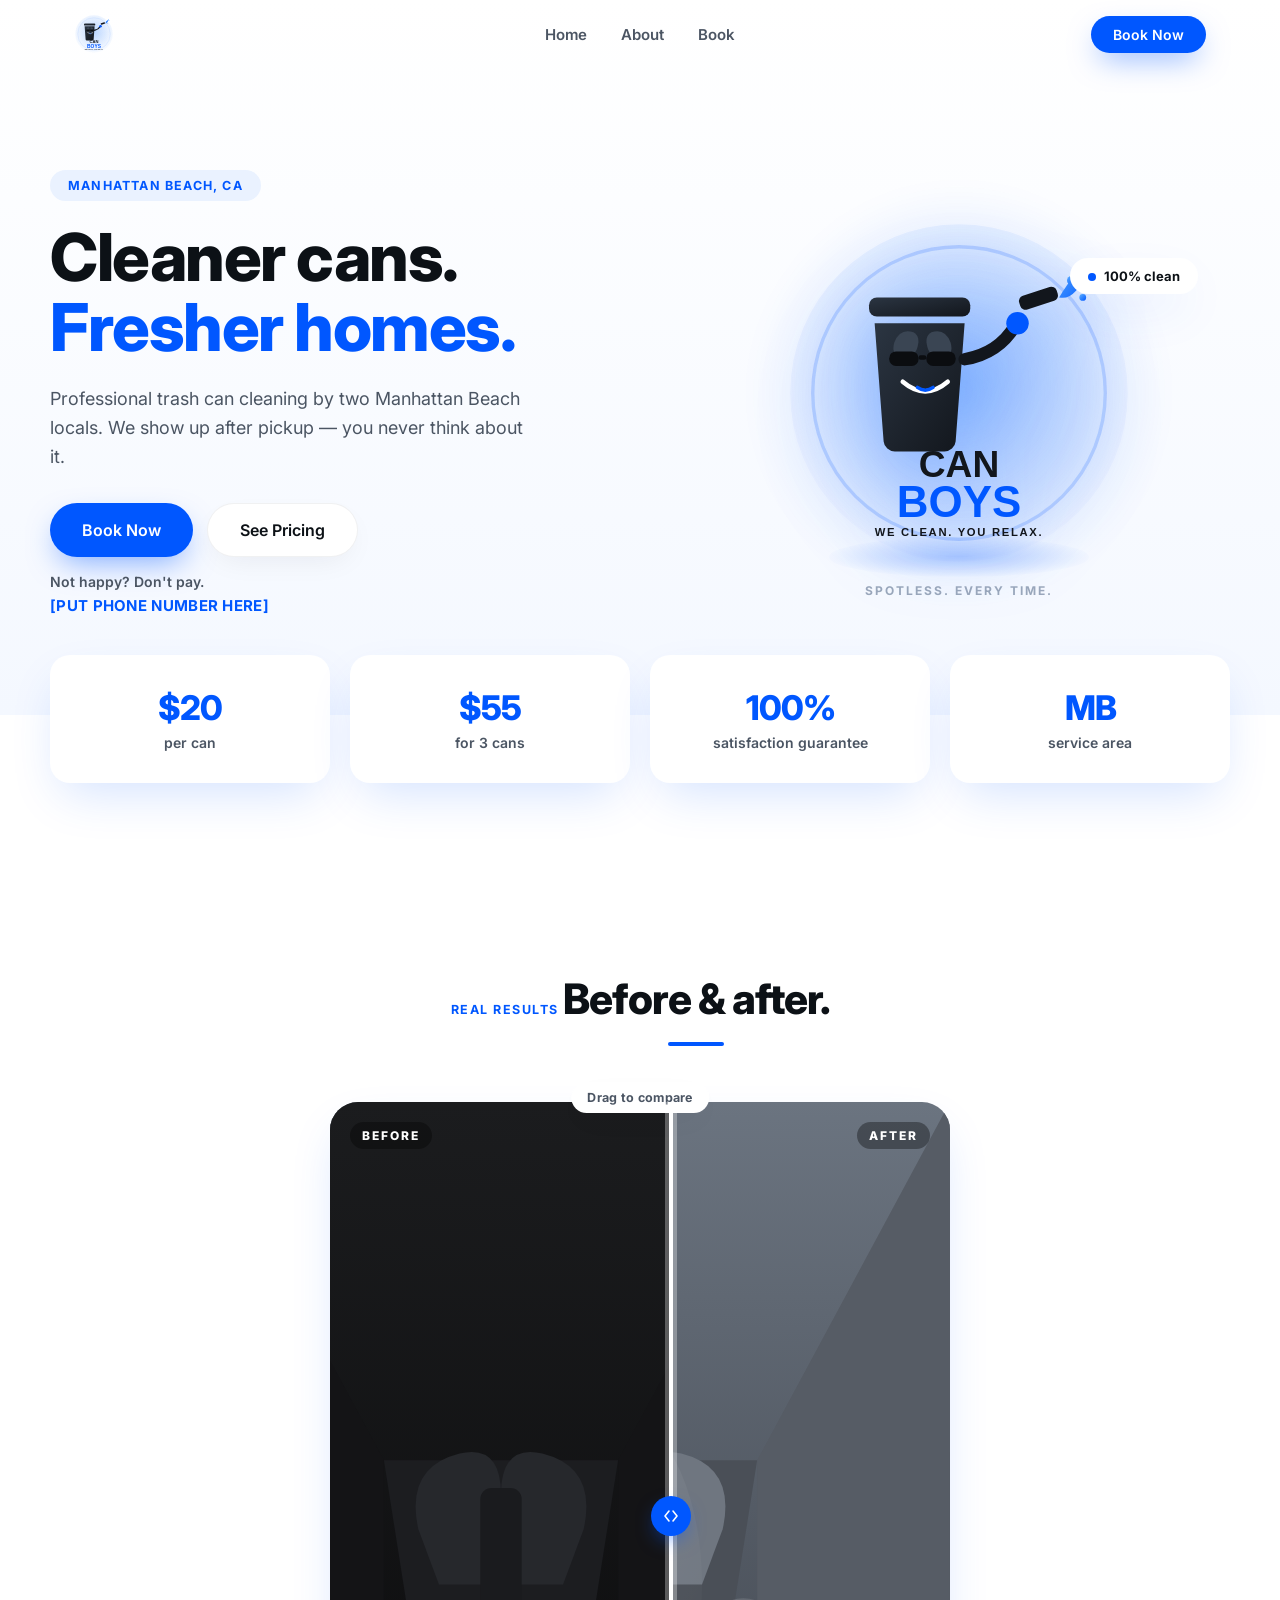
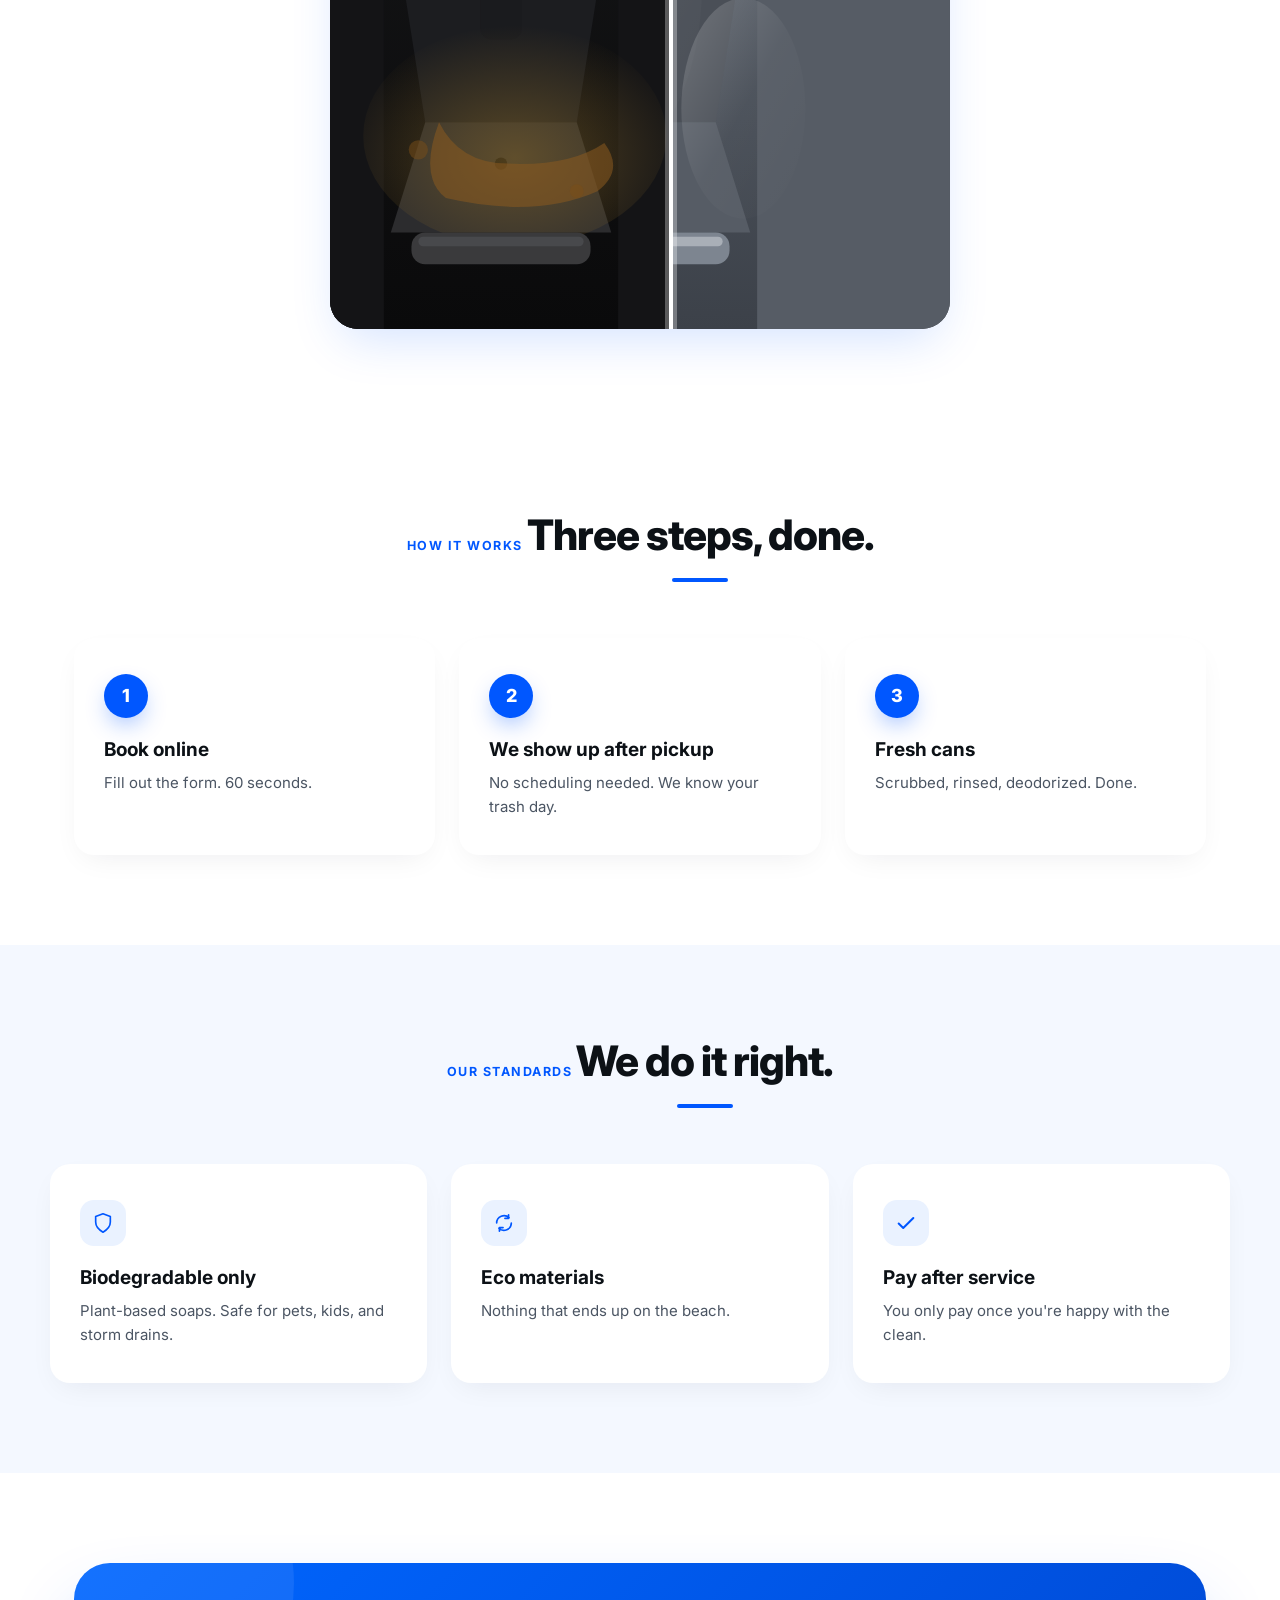
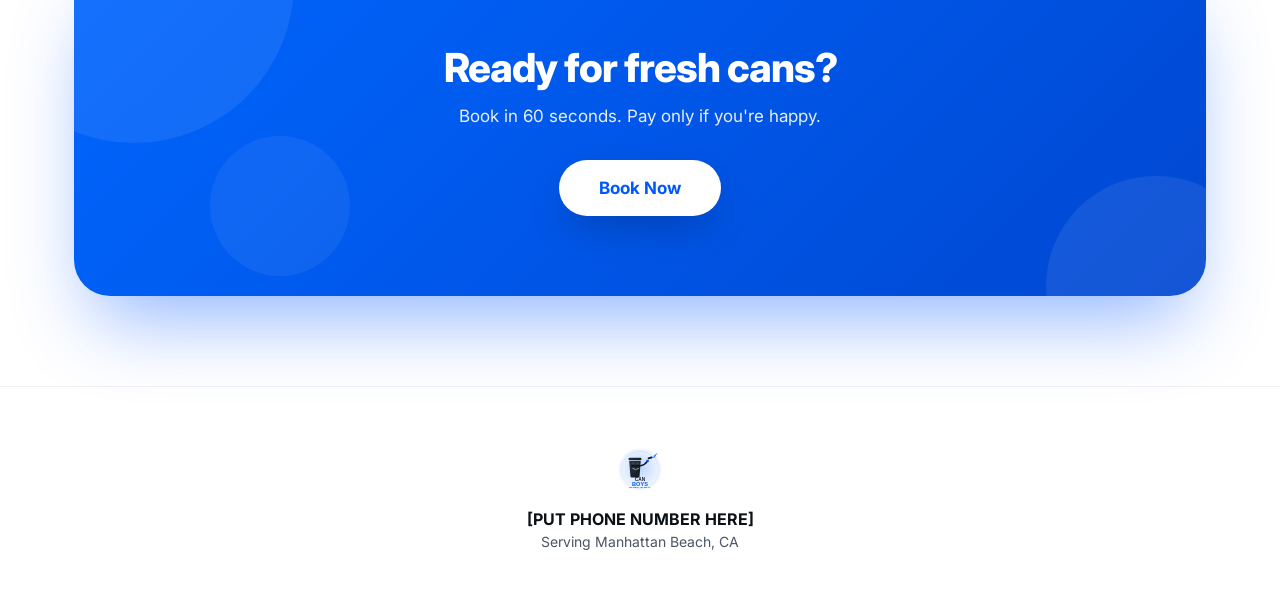
==== index.html @ 5fa8c28b "Build one-page Can Boys marketing site Full responsive landing page: nav with scroll blur, hero with" ====
<!DOCTYPE html>
<html lang="en">
<head>
<meta charset="UTF-8">
<meta name="viewport" content="width=device-width, initial-scale=1.0">
<title>Can Boys — We Clean. You Relax.</title>
<meta name="description" content="Professional trash can cleaning in Manhattan Beach, CA. We show up after pickup — you never think about it. Not happy? Don't pay.">
<link rel="icon" href="assets/logo.svg" type="image/svg+xml">
<link rel="preconnect" href="https://fonts.googleapis.com">
<link rel="preconnect" href="https://fonts.gstatic.com" crossorigin>
<link href="https://fonts.googleapis.com/css2?family=Inter:wght@400;500;600;700;800;900&display=swap" rel="stylesheet">
<link rel="stylesheet" href="css/style.css">
</head>
<body>

<header class="nav" id="nav">
  <div class="nav-inner">
    <a href="#home" class="nav-logo">
      <img src="assets/logo.svg" alt="Can Boys logo">
    </a>
    <nav class="nav-links">
      <a href="#home">Home</a>
      <a href="#about">About</a>
      <a href="#book">Book</a>
    </nav>
    <a href="#" class="btn btn-primary btn-book nav-cta" data-book>Book Now</a>
    <button class="nav-toggle" id="navToggle" aria-label="Open menu" aria-expanded="false">
      <span></span><span></span><span></span>
    </button>
  </div>
  <div class="nav-mobile" id="navMobile">
    <a href="#home">Home</a>
    <a href="#about">About</a>
    <a href="#book">Book</a>
    <a href="#" class="btn btn-primary btn-book" data-book>Book Now</a>
  </div>
</header>

<main>

  <!-- HERO -->
  <section class="hero" id="home">
    <div class="hero-inner reveal">
      <div class="hero-copy">
        <span class="pill">MANHATTAN BEACH, CA</span>
        <h1 class="hero-title">Cleaner cans.<br><span class="text-blue">Fresher homes.</span></h1>
        <p class="hero-sub">Professional trash can cleaning by two Manhattan Beach locals. We show up after pickup — you never think about it.</p>
        <div class="hero-actions">
          <a href="#" class="btn btn-primary btn-lg" data-book>Book Now</a>
          <a href="#pricing" class="btn btn-white btn-lg">See Pricing</a>
        </div>
        <p class="hero-note">Not happy? Don't pay.</p>
        <p class="hero-phone">[PUT PHONE NUMBER HERE]</p>
      </div>

      <div class="hero-visual">
        <div class="hero-glow"></div>
        <img src="assets/logo.svg" alt="Can Boys mascot logo" class="hero-logo">
        <span class="floating-badge">100% clean</span>
        <div class="hero-shadow-oval"></div>
        <span class="hero-shadow-label">SPOTLESS. EVERY TIME.</span>
      </div>
    </div>
  </section>

  <!-- STAT CARDS -->
  <section class="stats" id="pricing">
    <div class="stats-grid reveal">
      <div class="stat-card">
        <div class="stat-num">$20</div>
        <div class="stat-label">per can</div>
      </div>
      <div class="stat-card">
        <div class="stat-num">$55</div>
        <div class="stat-label">for 3 cans</div>
      </div>
      <div class="stat-card">
        <div class="stat-num">100%</div>
        <div class="stat-label">satisfaction guarantee</div>
      </div>
      <div class="stat-card">
        <div class="stat-num">MB</div>
        <div class="stat-label">service area</div>
      </div>
    </div>
  </section>

  <!-- BEFORE / AFTER -->
  <section class="section" id="about">
    <div class="section-head reveal">
      <span class="label-blue">REAL RESULTS</span>
      <h2 class="section-title">Before &amp; after.<span class="underline"></span></h2>
    </div>

    <div class="compare-wrap reveal">
      <span class="drag-pill">Drag to compare</span>
      <div class="compare" id="compare">
        <img src="assets/after.svg" alt="Clean trash can interior" class="compare-img compare-after" draggable="false">
        <div class="compare-before-wrap" id="compareBeforeWrap">
          <img src="assets/before.svg" alt="Dirty trash can interior" class="compare-img compare-before" draggable="false">
        </div>
        <span class="compare-tag compare-tag-before">BEFORE</span>
        <span class="compare-tag compare-tag-after">AFTER</span>
        <div class="compare-handle" id="compareHandle">
          <div class="compare-handle-grip">
            <svg width="16" height="16" viewBox="0 0 16 16" fill="none"><path d="M6 3L2 8L6 13" stroke="white" stroke-width="1.6" stroke-linecap="round" stroke-linejoin="round"/><path d="M10 3L14 8L10 13" stroke="white" stroke-width="1.6" stroke-linecap="round" stroke-linejoin="round"/></svg>
          </div>
        </div>
      </div>
    </div>
  </section>

  <!-- HOW IT WORKS -->
  <section class="section">
    <div class="section-head reveal">
      <span class="label-blue">HOW IT WORKS</span>
      <h2 class="section-title">Three steps, done.<span class="underline"></span></h2>
    </div>

    <div class="steps-grid reveal">
      <div class="step-card">
        <div class="step-badge">1</div>
        <h3>Book online</h3>
        <p>Fill out the form. 60 seconds.</p>
      </div>
      <div class="step-card">
        <div class="step-badge">2</div>
        <h3>We show up after pickup</h3>
        <p>No scheduling needed. We know your trash day.</p>
      </div>
      <div class="step-card">
        <div class="step-badge">3</div>
        <h3>Fresh cans</h3>
        <p>Scrubbed, rinsed, deodorized. Done.</p>
      </div>
    </div>
  </section>

  <!-- STANDARDS -->
  <section class="section section-tint">
    <div class="section-head reveal">
      <span class="label-blue">OUR STANDARDS</span>
      <h2 class="section-title">We do it right.<span class="underline"></span></h2>
    </div>

    <div class="standards-grid reveal">
      <div class="standard-card">
        <div class="icon-badge">
          <svg width="22" height="22" viewBox="0 0 24 24" fill="none"><path d="M12 2l8 3v6c0 5-3.5 8.5-8 11-4.5-2.5-8-6-8-11V5l8-3z" stroke="#0057ff" stroke-width="1.8" stroke-linejoin="round"/></svg>
        </div>
        <h3>Biodegradable only</h3>
        <p>Plant-based soaps. Safe for pets, kids, and storm drains.</p>
      </div>
      <div class="standard-card">
        <div class="icon-badge">
          <svg width="22" height="22" viewBox="0 0 24 24" fill="none"><path d="M4 12a8 8 0 0 1 13.6-5.7M20 12a8 8 0 0 1-13.6 5.7M17 3v4h-4M7 21v-4h4" stroke="#0057ff" stroke-width="1.8" stroke-linecap="round" stroke-linejoin="round"/></svg>
        </div>
        <h3>Eco materials</h3>
        <p>Nothing that ends up on the beach.</p>
      </div>
      <div class="standard-card">
        <div class="icon-badge">
          <svg width="22" height="22" viewBox="0 0 24 24" fill="none"><path d="M4 12.5l5 5L20 6.5" stroke="#0057ff" stroke-width="2.2" stroke-linecap="round" stroke-linejoin="round"/></svg>
        </div>
        <h3>Pay after service</h3>
        <p>You only pay once you're happy with the clean.</p>
      </div>
    </div>
  </section>

  <!-- FINAL BOOKING -->
  <section class="section" id="book">
    <div class="cta-card reveal">
      <div class="cta-circle cta-circle-1"></div>
      <div class="cta-circle cta-circle-2"></div>
      <div class="cta-circle cta-circle-3"></div>
      <h2 class="cta-title">Ready for fresh cans?</h2>
      <p class="cta-sub">Book in 60 seconds. Pay only if you're happy.</p>
      <a href="#" class="btn btn-cta-white" data-book>Book Now</a>
    </div>
  </section>

</main>

<footer class="footer">
  <img src="assets/logo.svg" alt="Can Boys logo" class="footer-logo">
  <p class="footer-phone">[PUT PHONE NUMBER HERE]</p>
  <p class="footer-area">Serving Manhattan Beach, CA</p>
</footer>

<script src="js/script.js"></script>
</body>
</html>
---- css/style.css ----
:root {
  --blue: #0057ff;
  --blue-dark: #0043cc;
  --blue-light: #eaf2ff;
  --blue-glow: rgba(0, 87, 255, 0.25);
  --ink: #0c1116;
  --ink-soft: #4b5563;
  --bg: #ffffff;
  --bg-tint: #f4f8ff;
  --card: #ffffff;
  --shadow-blue: 0 20px 50px -12px rgba(0, 87, 255, 0.18);
  --shadow-soft: 0 10px 30px -10px rgba(15, 23, 42, 0.08);
  --radius-lg: 28px;
  --radius-md: 20px;
  --radius-sm: 14px;
  --max: 1180px;
}

* { box-sizing: border-box; }

html { scroll-behavior: smooth; }

body {
  margin: 0;
  font-family: 'Inter', -apple-system, BlinkMacSystemFont, 'Segoe UI', sans-serif;
  color: var(--ink);
  background: var(--bg);
  -webkit-font-smoothing: antialiased;
  overflow-x: hidden;
}

a { text-decoration: none; color: inherit; }
img { max-width: 100%; display: block; }
ul { list-style: none; margin: 0; padding: 0; }

.text-blue { color: var(--blue); }

/* ---------- Buttons ---------- */
.btn {
  display: inline-flex;
  align-items: center;
  justify-content: center;
  padding: 14px 28px;
  border-radius: 999px;
  font-weight: 600;
  font-size: 15px;
  cursor: pointer;
  border: none;
  transition: transform 0.25s ease, box-shadow 0.25s ease, background 0.25s ease;
  white-space: nowrap;
}
.btn:active { transform: scale(0.97); }

.btn-primary {
  background: var(--blue);
  color: #fff;
  box-shadow: 0 12px 30px -8px rgba(0, 87, 255, 0.5);
}
.btn-primary:hover {
  background: var(--blue-dark);
  box-shadow: 0 16px 36px -8px rgba(0, 87, 255, 0.6);
  transform: translateY(-2px);
}

.btn-white {
  background: #fff;
  color: var(--ink);
  box-shadow: var(--shadow-soft);
  border: 1px solid rgba(15, 23, 42, 0.06);
}
.btn-white:hover {
  transform: translateY(-2px);
  box-shadow: 0 16px 36px -10px rgba(15, 23, 42, 0.15);
}

.btn-lg { padding: 16px 32px; font-size: 16px; }

.btn-cta-white {
  background: #fff;
  color: var(--blue);
  padding: 18px 40px;
  font-size: 17px;
  font-weight: 700;
  box-shadow: 0 16px 40px -10px rgba(0, 0, 0, 0.25);
}
.btn-cta-white:hover {
  transform: translateY(-3px) scale(1.02);
  box-shadow: 0 20px 46px -10px rgba(0, 0, 0, 0.3);
}

/* ---------- Nav ---------- */
.nav {
  position: fixed;
  top: 0;
  left: 0;
  right: 0;
  z-index: 100;
  transition: background 0.35s ease, box-shadow 0.35s ease, backdrop-filter 0.35s ease;
  padding: 14px 0;
}
.nav.scrolled {
  background: rgba(255, 255, 255, 0.75);
  backdrop-filter: blur(14px);
  -webkit-backdrop-filter: blur(14px);
  box-shadow: 0 8px 30px -12px rgba(15, 23, 42, 0.12);
}
.nav-inner {
  max-width: var(--max);
  margin: 0 auto;
  padding: 0 24px;
  display: flex;
  align-items: center;
  justify-content: space-between;
  gap: 20px;
}
.nav-logo img { height: 40px; width: auto; }

.nav-links {
  display: flex;
  gap: 34px;
  position: absolute;
  left: 50%;
  transform: translateX(-50%);
  font-weight: 600;
  font-size: 15px;
}
.nav-links a {
  color: var(--ink-soft);
  transition: color 0.2s ease;
}
.nav-links a:hover { color: var(--blue); }

.nav-cta { padding: 10px 22px; font-size: 14px; }

.nav-toggle {
  display: none;
  flex-direction: column;
  justify-content: center;
  gap: 5px;
  width: 32px;
  height: 32px;
  background: none;
  border: none;
  cursor: pointer;
}
.nav-toggle span {
  display: block;
  height: 2px;
  width: 100%;
  background: var(--ink);
  border-radius: 2px;
  transition: transform 0.25s ease, opacity 0.25s ease;
}
.nav-toggle.open span:nth-child(1) { transform: translateY(7px) rotate(45deg); }
.nav-toggle.open span:nth-child(2) { opacity: 0; }
.nav-toggle.open span:nth-child(3) { transform: translateY(-7px) rotate(-45deg); }

.nav-mobile {
  display: none;
  flex-direction: column;
  gap: 18px;
  padding: 20px 24px 28px;
  background: rgba(255, 255, 255, 0.98);
  backdrop-filter: blur(14px);
  font-weight: 600;
  border-top: 1px solid rgba(15, 23, 42, 0.06);
}
.nav-mobile a { color: var(--ink); }
.nav-mobile.open { display: flex; }
.nav-mobile .btn { align-self: flex-start; }

/* ---------- Hero ---------- */
.hero {
  padding: 170px 24px 100px;
  background: linear-gradient(180deg, #ffffff 0%, var(--bg-tint) 100%);
}
.hero-inner {
  max-width: var(--max);
  margin: 0 auto;
  display: grid;
  grid-template-columns: 1.05fr 0.95fr;
  gap: 40px;
  align-items: center;
}
.pill {
  display: inline-block;
  background: var(--blue-light);
  color: var(--blue);
  font-weight: 700;
  font-size: 12.5px;
  letter-spacing: 1.2px;
  padding: 8px 18px;
  border-radius: 999px;
  margin-bottom: 22px;
}
.hero-title {
  font-size: clamp(38px, 5.4vw, 66px);
  line-height: 1.06;
  font-weight: 800;
  letter-spacing: -1.5px;
  margin: 0 0 22px;
}
.hero-sub {
  font-size: 18px;
  line-height: 1.6;
  color: var(--ink-soft);
  max-width: 480px;
  margin: 0 0 32px;
}
.hero-actions {
  display: flex;
  gap: 14px;
  flex-wrap: wrap;
  margin-bottom: 16px;
}
.hero-note {
  font-weight: 600;
  color: var(--ink-soft);
  font-size: 14px;
  margin: 0 0 6px;
}
.hero-phone {
  font-weight: 700;
  color: var(--blue);
  font-size: 15px;
  margin: 0;
  letter-spacing: 0.3px;
}

.hero-visual {
  position: relative;
  display: flex;
  align-items: center;
  justify-content: center;
  min-height: 420px;
}
.hero-glow {
  position: absolute;
  width: 420px;
  height: 420px;
  border-radius: 50%;
  background: radial-gradient(circle, var(--blue-glow) 0%, rgba(0, 87, 255, 0) 70%);
  filter: blur(10px);
  animation: pulse 5s ease-in-out infinite;
}
@keyframes pulse {
  0%, 100% { transform: scale(1); opacity: 1; }
  50% { transform: scale(1.08); opacity: 0.85; }
}
.hero-logo {
  position: relative;
  width: min(360px, 70%);
  z-index: 2;
  animation: float 6s ease-in-out infinite;
  filter: drop-shadow(0 25px 30px rgba(0, 87, 255, 0.18));
}
@keyframes float {
  0%, 100% { transform: translateY(0); }
  50% { transform: translateY(-14px); }
}
.floating-badge {
  position: absolute;
  top: 18%;
  right: 6%;
  background: #fff;
  color: var(--ink);
  font-weight: 700;
  font-size: 13px;
  padding: 10px 18px;
  border-radius: 999px;
  box-shadow: var(--shadow-blue);
  z-index: 3;
  animation: float 6s ease-in-out infinite;
  animation-delay: -2s;
}
.floating-badge::before {
  content: '';
  display: inline-block;
  width: 8px;
  height: 8px;
  border-radius: 50%;
  background: var(--blue);
  margin-right: 8px;
}
.hero-shadow-oval {
  position: absolute;
  bottom: 6%;
  width: 260px;
  height: 40px;
  background: radial-gradient(ellipse, rgba(0, 87, 255, 0.25) 0%, rgba(0, 87, 255, 0) 75%);
  border-radius: 50%;
  z-index: 1;
}
.hero-shadow-label {
  position: absolute;
  bottom: 1%;
  font-size: 12px;
  font-weight: 700;
  letter-spacing: 2px;
  color: #9aa7bb;
}

/* ---------- Stats ---------- */
.stats { padding: 0 24px 100px; }
.stats-grid {
  max-width: var(--max);
  margin: 0 auto;
  display: grid;
  grid-template-columns: repeat(4, 1fr);
  gap: 20px;
  margin-top: -60px;
}
.stat-card {
  background: #fff;
  border-radius: var(--radius-md);
  padding: 32px 20px;
  text-align: center;
  box-shadow: var(--shadow-blue);
  transition: transform 0.3s ease, box-shadow 0.3s ease;
}
.stat-card:hover {
  transform: translateY(-6px);
  box-shadow: 0 26px 55px -12px rgba(0, 87, 255, 0.24);
}
.stat-num {
  font-size: 34px;
  font-weight: 800;
  color: var(--blue);
  letter-spacing: -1px;
}
.stat-label {
  margin-top: 6px;
  font-size: 14px;
  font-weight: 600;
  color: var(--ink-soft);
}

/* ---------- Sections ---------- */
.section { padding: 90px 24px; max-width: var(--max); margin: 0 auto; }
.section-tint {
  max-width: none;
  background: var(--bg-tint);
  padding-left: 24px;
  padding-right: 24px;
}
.section-tint > * { max-width: var(--max); margin-left: auto; margin-right: auto; }

.section-head { text-align: center; margin-bottom: 56px; }
.label-blue {
  display: inline-block;
  color: var(--blue);
  font-weight: 700;
  font-size: 12.5px;
  letter-spacing: 1.5px;
  margin-bottom: 14px;
}
.section-title {
  font-size: clamp(30px, 4vw, 42px);
  font-weight: 800;
  letter-spacing: -1px;
  margin: 0;
  position: relative;
  display: inline-block;
}
.underline {
  display: block;
  width: 56px;
  height: 4px;
  background: var(--blue);
  border-radius: 4px;
  margin: 18px auto 0;
}

/* ---------- Before / After ---------- */
.compare-wrap { position: relative; max-width: 620px; margin: 0 auto; }
.drag-pill {
  position: absolute;
  top: -20px;
  left: 50%;
  transform: translateX(-50%);
  background: #fff;
  color: var(--ink-soft);
  font-size: 12.5px;
  font-weight: 700;
  padding: 8px 16px;
  border-radius: 999px;
  box-shadow: var(--shadow-soft);
  z-index: 5;
  letter-spacing: 0.3px;
}
.compare {
  position: relative;
  width: 100%;
  aspect-ratio: 3 / 4;
  border-radius: var(--radius-lg);
  overflow: hidden;
  box-shadow: var(--shadow-blue);
  user-select: none;
  cursor: ew-resize;
}
.compare-img {
  position: absolute;
  inset: 0;
  width: 100%;
  height: 100%;
  object-fit: cover;
  pointer-events: none;
}
.compare-before-wrap {
  position: absolute;
  inset: 0;
  width: 55%;
  overflow: hidden;
}
.compare-before-wrap .compare-img {
  width: var(--compare-img-w, 100%);
  height: 100%;
}
.compare-tag {
  position: absolute;
  top: 20px;
  font-size: 12px;
  font-weight: 800;
  letter-spacing: 2px;
  color: #fff;
  background: rgba(0, 0, 0, 0.35);
  padding: 6px 12px;
  border-radius: 999px;
  z-index: 4;
}
.compare-tag-before { left: 20px; }
.compare-tag-after { right: 20px; }
.compare-handle {
  position: absolute;
  top: 0;
  bottom: 0;
  left: 55%;
  width: 4px;
  background: #fff;
  transform: translateX(-2px);
  z-index: 5;
  box-shadow: 0 0 0 4px rgba(255, 255, 255, 0.3);
}
.compare-handle-grip {
  position: absolute;
  top: 50%;
  left: 50%;
  transform: translate(-50%, -50%);
  width: 40px;
  height: 40px;
  border-radius: 50%;
  background: var(--blue);
  display: flex;
  align-items: center;
  justify-content: center;
  gap: 3px;
  box-shadow: 0 8px 20px -6px rgba(0, 87, 255, 0.6);
}

/* ---------- Steps ---------- */
.steps-grid {
  display: grid;
  grid-template-columns: repeat(3, 1fr);
  gap: 24px;
}
.step-card {
  background: #fff;
  border-radius: var(--radius-md);
  padding: 36px 30px;
  box-shadow: var(--shadow-soft);
  transition: transform 0.3s ease, box-shadow 0.3s ease;
}
.step-card:hover {
  transform: translateY(-6px);
  box-shadow: var(--shadow-blue);
}
.step-badge {
  width: 44px;
  height: 44px;
  border-radius: 50%;
  background: var(--blue);
  color: #fff;
  font-weight: 800;
  font-size: 18px;
  display: flex;
  align-items: center;
  justify-content: center;
  margin-bottom: 20px;
  box-shadow: 0 10px 24px -6px rgba(0, 87, 255, 0.45);
}
.step-card h3 { font-size: 19px; font-weight: 700; margin: 0 0 10px; }
.step-card p { font-size: 15px; color: var(--ink-soft); line-height: 1.6; margin: 0; }

/* ---------- Standards ---------- */
.standards-grid {
  display: grid;
  grid-template-columns: repeat(3, 1fr);
  gap: 24px;
}
.standard-card {
  background: #fff;
  border-radius: var(--radius-md);
  padding: 36px 30px;
  box-shadow: var(--shadow-soft);
  transition: transform 0.3s ease, box-shadow 0.3s ease;
}
.standard-card:hover {
  transform: translateY(-6px);
  box-shadow: var(--shadow-blue);
}
.icon-badge {
  width: 46px;
  height: 46px;
  border-radius: 14px;
  background: var(--blue-light);
  display: flex;
  align-items: center;
  justify-content: center;
  margin-bottom: 20px;
}
.standard-card h3 { font-size: 19px; font-weight: 700; margin: 0 0 10px; }
.standard-card p { font-size: 15px; color: var(--ink-soft); line-height: 1.6; margin: 0; }

/* ---------- Final CTA ---------- */
.cta-card {
  position: relative;
  overflow: hidden;
  background: linear-gradient(135deg, #0066ff 0%, #0047d1 100%);
  border-radius: 36px;
  padding: 80px 40px;
  text-align: center;
  box-shadow: 0 40px 80px -20px rgba(0, 87, 255, 0.45);
}
.cta-circle {
  position: absolute;
  border-radius: 50%;
  background: rgba(255, 255, 255, 0.08);
}
.cta-circle-1 { width: 320px; height: 320px; top: -140px; left: -100px; }
.cta-circle-2 { width: 220px; height: 220px; bottom: -100px; right: -60px; }
.cta-circle-3 { width: 140px; height: 140px; bottom: 20px; left: 12%; background: rgba(255,255,255,0.06); }
.cta-title {
  position: relative;
  color: #fff;
  font-size: clamp(28px, 4vw, 40px);
  font-weight: 800;
  letter-spacing: -1px;
  margin: 0 0 14px;
}
.cta-sub {
  position: relative;
  color: rgba(255, 255, 255, 0.9);
  font-size: 17px;
  margin: 0 0 34px;
}

/* ---------- Footer ---------- */
.footer {
  text-align: center;
  padding: 60px 24px 50px;
  border-top: 1px solid rgba(15, 23, 42, 0.06);
}
.footer-logo { height: 46px; width: auto; margin: 0 auto 16px; }
.footer-phone { font-weight: 700; margin: 0 0 4px; }
.footer-area { color: var(--ink-soft); font-size: 14px; margin: 0; }

/* ---------- Reveal animation ---------- */
.reveal {
  opacity: 0;
  transform: translateY(28px);
  transition: opacity 0.7s ease, transform 0.7s ease;
}
.reveal.is-visible {
  opacity: 1;
  transform: translateY(0);
}

/* ---------- Responsive ---------- */
@media (max-width: 980px) {
  .nav-links { display: none; }
  .nav-toggle { display: flex; }
  .nav-cta.nav-cta { display: none; }

  .hero-inner { grid-template-columns: 1fr; text-align: center; }
  .hero-copy { order: 2; }
  .hero-visual { order: 1; min-height: 340px; }
  .hero-sub { margin-left: auto; margin-right: auto; }
  .hero-actions { justify-content: center; }

  .stats-grid { grid-template-columns: repeat(2, 1fr); margin-top: 40px; }
  .steps-grid, .standards-grid { grid-template-columns: 1fr; }
}

@media (max-width: 560px) {
  .hero { padding: 130px 18px 70px; }
  .stats-grid { grid-template-columns: repeat(2, 1fr); gap: 14px; }
  .stat-card { padding: 22px 14px; }
  .section { padding: 64px 18px; }
  .cta-card { padding: 56px 24px; border-radius: 26px; }
  .hero-actions { flex-direction: column; width: 100%; }
  .hero-actions .btn { width: 100%; }
}
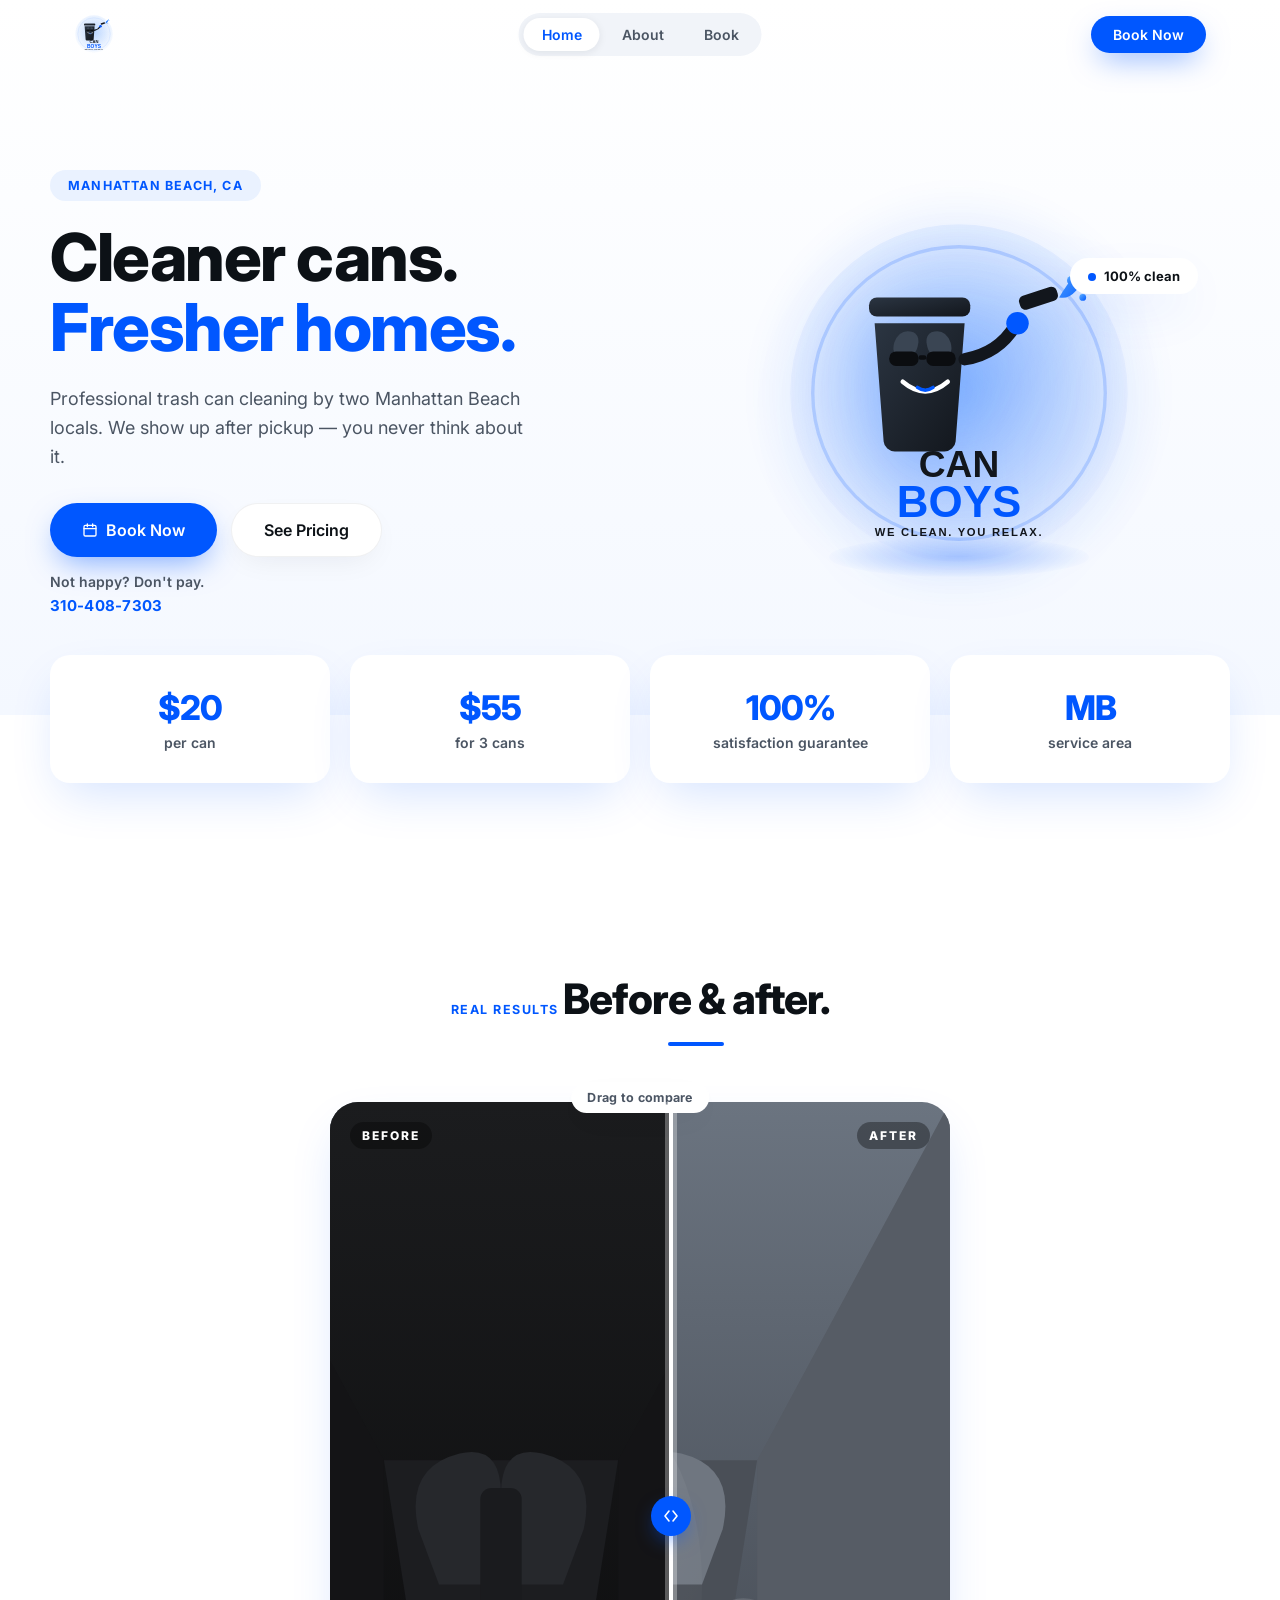
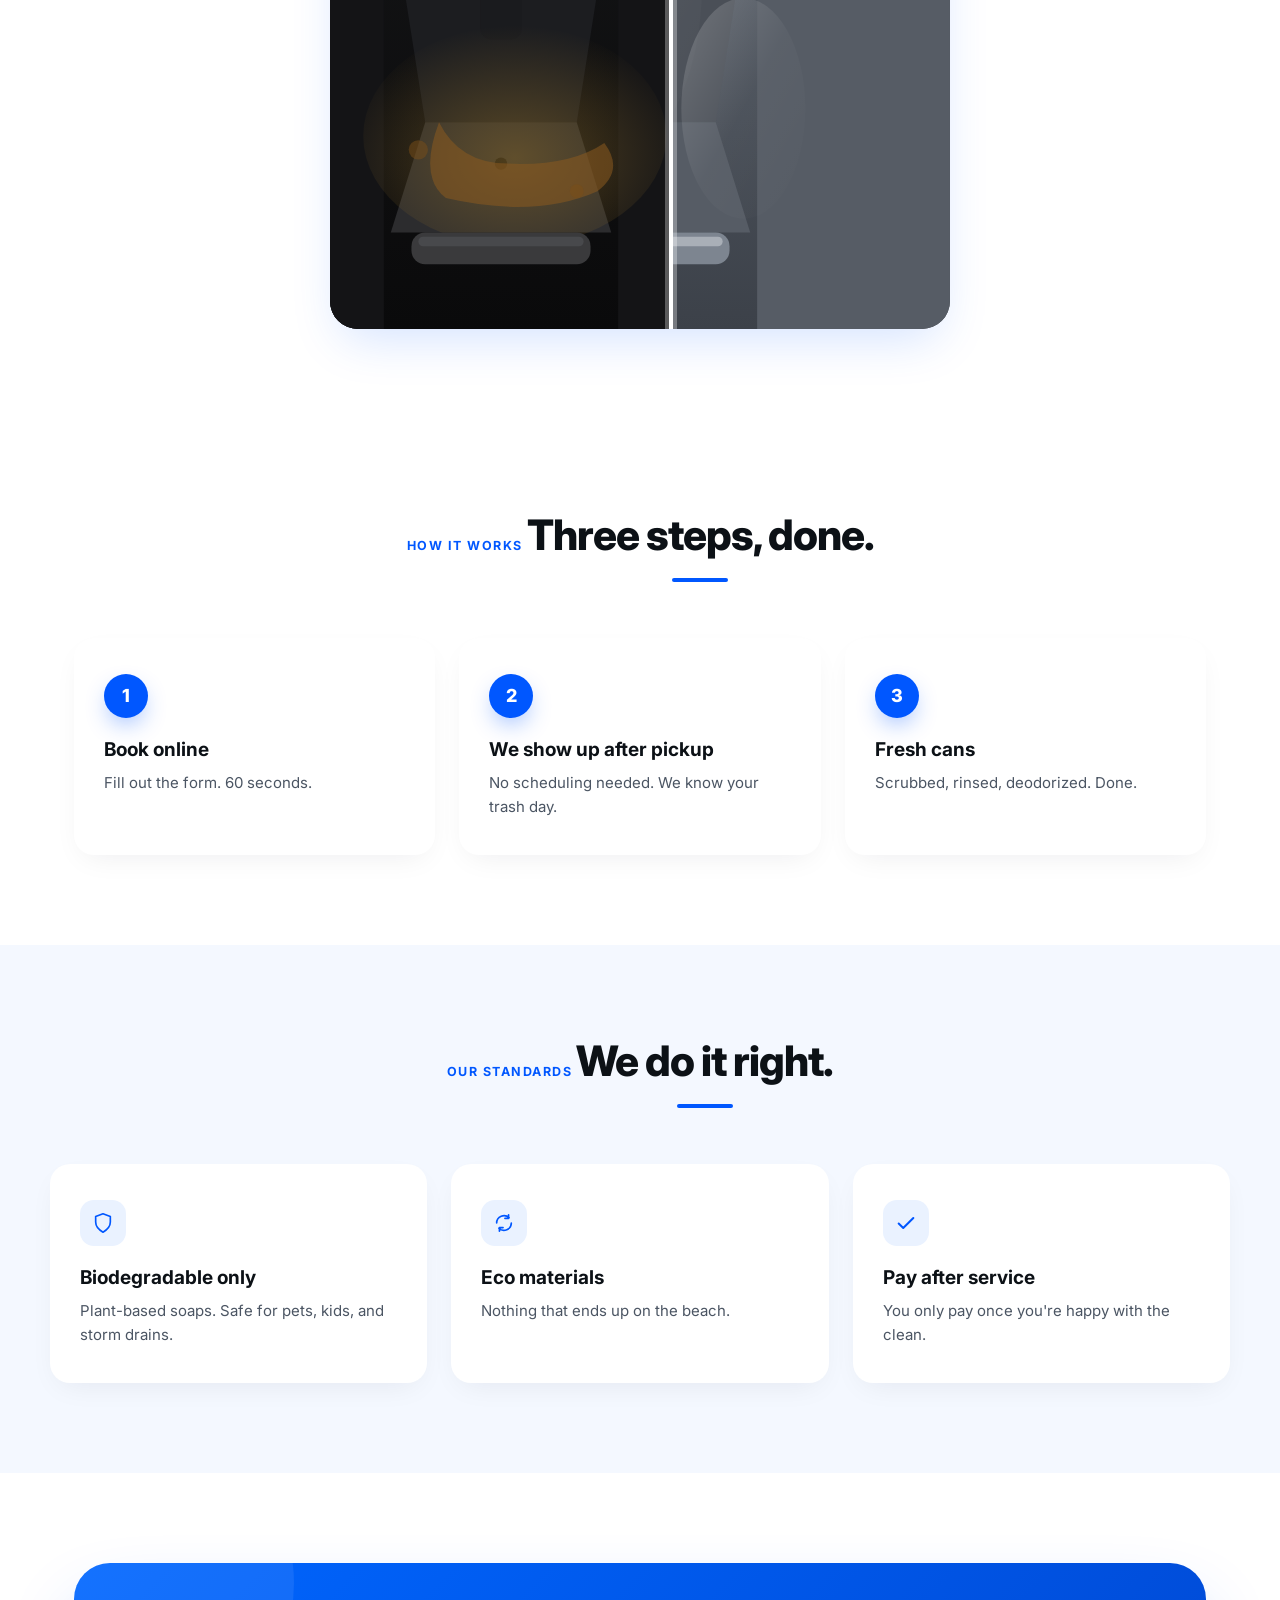
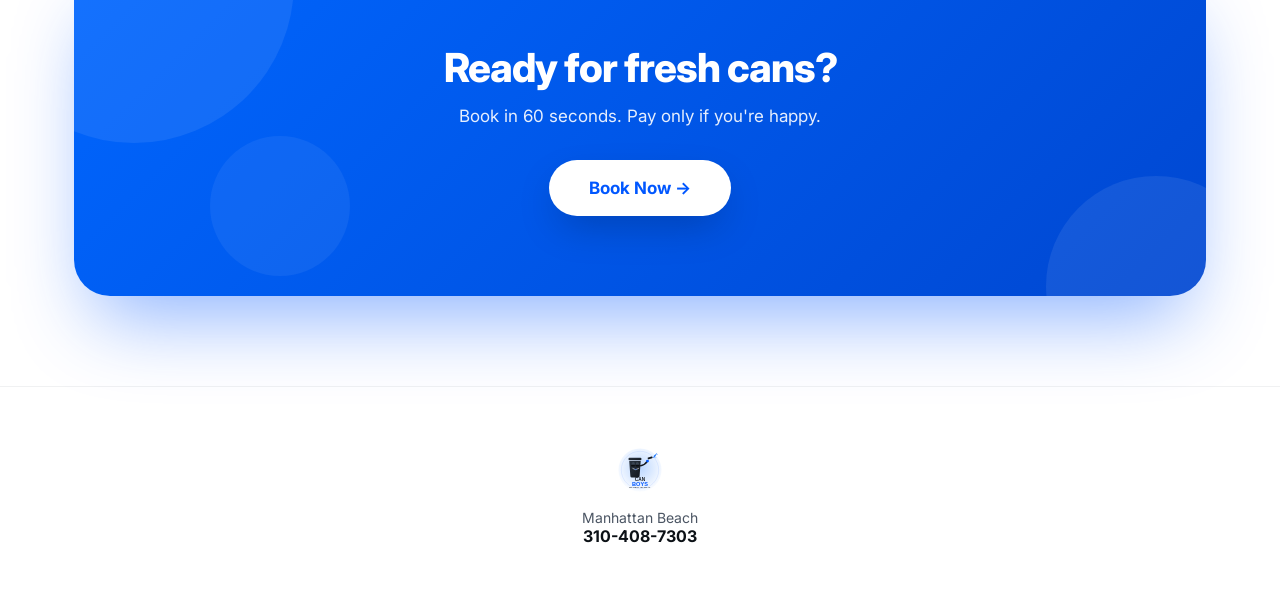
==== commit 1655d3bb: "Rebuild as a real three-page multi-page site (Home/About/Book) Splits the single-page scaffold into " ====
--- a/index.html
+++ b/index.html
@@ -3,7 +3,7 @@
 <head>
 <meta charset="UTF-8">
 <meta name="viewport" content="width=device-width, initial-scale=1.0">
-<title>Can Boys — We Clean. You Relax.</title>
+<title>Can Boys — Trash Can Cleaning · Manhattan Beach</title>
 <meta name="description" content="Professional trash can cleaning in Manhattan Beach, CA. We show up after pickup — you never think about it. Not happy? Don't pay.">
 <link rel="icon" href="assets/logo.svg" type="image/svg+xml">
 <link rel="preconnect" href="https://fonts.googleapis.com">
@@ -15,24 +15,24 @@
 
 <header class="nav" id="nav">
   <div class="nav-inner">
-    <a href="#home" class="nav-logo">
+    <a href="index.html" class="nav-logo">
       <img src="assets/logo.svg" alt="Can Boys logo">
     </a>
     <nav class="nav-links">
-      <a href="#home">Home</a>
-      <a href="#about">About</a>
-      <a href="#book">Book</a>
+      <a href="index.html" class="active">Home</a>
+      <a href="about.html">About</a>
+      <a href="book.html">Book</a>
     </nav>
-    <a href="#" class="btn btn-primary btn-book nav-cta" data-book>Book Now</a>
+    <a href="book.html" class="btn btn-primary btn-book nav-cta">Book Now</a>
     <button class="nav-toggle" id="navToggle" aria-label="Open menu" aria-expanded="false">
       <span></span><span></span><span></span>
     </button>
   </div>
   <div class="nav-mobile" id="navMobile">
-    <a href="#home">Home</a>
-    <a href="#about">About</a>
-    <a href="#book">Book</a>
-    <a href="#" class="btn btn-primary btn-book" data-book>Book Now</a>
+    <a href="index.html" class="active">Home</a>
+    <a href="about.html">About</a>
+    <a href="book.html">Book</a>
+    <a href="book.html" class="btn btn-primary btn-book">Book Now</a>
   </div>
 </header>
 
@@ -46,11 +46,14 @@
         <h1 class="hero-title">Cleaner cans.<br><span class="text-blue">Fresher homes.</span></h1>
         <p class="hero-sub">Professional trash can cleaning by two Manhattan Beach locals. We show up after pickup — you never think about it.</p>
         <div class="hero-actions">
-          <a href="#" class="btn btn-primary btn-lg" data-book>Book Now</a>
-          <a href="#pricing" class="btn btn-white btn-lg">See Pricing</a>
+          <a href="book.html" class="btn btn-primary btn-lg">
+            <svg width="16" height="16" viewBox="0 0 24 24" fill="none"><rect x="3" y="5" width="18" height="16" rx="2" stroke="currentColor" stroke-width="2"/><path d="M3 10h18M8 3v4M16 3v4" stroke="currentColor" stroke-width="2" stroke-linecap="round"/></svg>
+            Book Now
+          </a>
+          <a href="about.html#pricing" class="btn btn-white btn-lg">See Pricing</a>
         </div>
         <p class="hero-note">Not happy? Don't pay.</p>
-        <p class="hero-phone">[PUT PHONE NUMBER HERE]</p>
+        <p class="hero-phone">310-408-7303</p>
       </div>
 
       <div class="hero-visual">
@@ -58,13 +61,12 @@
         <img src="assets/logo.svg" alt="Can Boys mascot logo" class="hero-logo">
         <span class="floating-badge">100% clean</span>
         <div class="hero-shadow-oval"></div>
-        <span class="hero-shadow-label">SPOTLESS. EVERY TIME.</span>
       </div>
     </div>
   </section>
 
   <!-- STAT CARDS -->
-  <section class="stats" id="pricing">
+  <section class="stats">
     <div class="stats-grid reveal">
       <div class="stat-card">
         <div class="stat-num">$20</div>
@@ -86,7 +88,7 @@
   </section>
 
   <!-- BEFORE / AFTER -->
-  <section class="section" id="about">
+  <section class="section">
     <div class="section-head reveal">
       <span class="label-blue">REAL RESULTS</span>
       <h2 class="section-title">Before &amp; after.<span class="underline"></span></h2>
@@ -176,7 +178,7 @@
       <div class="cta-circle cta-circle-3"></div>
       <h2 class="cta-title">Ready for fresh cans?</h2>
       <p class="cta-sub">Book in 60 seconds. Pay only if you're happy.</p>
-      <a href="#" class="btn btn-cta-white" data-book>Book Now</a>
+      <a href="book.html" class="btn btn-cta-white">Book Now →</a>
     </div>
   </section>
 
@@ -184,8 +186,8 @@
 
 <footer class="footer">
   <img src="assets/logo.svg" alt="Can Boys logo" class="footer-logo">
-  <p class="footer-phone">[PUT PHONE NUMBER HERE]</p>
-  <p class="footer-area">Serving Manhattan Beach, CA</p>
+  <p class="footer-area">Manhattan Beach</p>
+  <p class="footer-phone">310-408-7303</p>
 </footer>
 
 <script src="js/script.js"></script>
--- a/css/style.css
+++ b/css/style.css
@@ -19,6 +19,7 @@
 * { box-sizing: border-box; }
 
 html { scroll-behavior: smooth; }
+[id] { scroll-margin-top: 100px; }
 
 body {
   margin: 0;
@@ -117,18 +118,29 @@
 
 .nav-links {
   display: flex;
-  gap: 34px;
+  gap: 4px;
   position: absolute;
   left: 50%;
   transform: translateX(-50%);
   font-weight: 600;
-  font-size: 15px;
+  font-size: 14px;
+  background: #f1f4f9;
+  border-radius: 999px;
+  padding: 5px;
 }
 .nav-links a {
   color: var(--ink-soft);
-  transition: color 0.2s ease;
+  padding: 8px 18px;
+  border-radius: 999px;
+  transition: color 0.2s ease, background 0.2s ease, box-shadow 0.2s ease;
 }
 .nav-links a:hover { color: var(--blue); }
+.nav-links a.active {
+  background: #fff;
+  color: var(--blue);
+  box-shadow: 0 2px 8px rgba(15, 23, 42, 0.08);
+}
+.nav-mobile a.active { color: var(--blue); }
 
 .nav-cta { padding: 10px 22px; font-size: 14px; }
 
@@ -173,6 +185,7 @@
 .hero {
   padding: 170px 24px 100px;
   background: linear-gradient(180deg, #ffffff 0%, var(--bg-tint) 100%);
+  overflow-x: hidden;
 }
 .hero-inner {
   max-width: var(--max);
@@ -600,3 +613,396 @@
   .hero-actions { flex-direction: column; width: 100%; }
   .hero-actions .btn { width: 100%; }
 }
+
+/* ==========================================================
+   Shared: full-width buttons, icons
+   ========================================================== */
+.btn-block { width: 100%; }
+.btn svg { margin-right: 8px; }
+
+/* ==========================================================
+   Page banner (About / Book top banner)
+   ========================================================== */
+.page-banner {
+  position: relative;
+  overflow: hidden;
+  background: linear-gradient(135deg, #0066ff 0%, #0047d1 100%);
+  padding: 158px 24px 64px;
+  text-align: center;
+}
+.page-banner-circle {
+  position: absolute;
+  border-radius: 50%;
+  background: rgba(255, 255, 255, 0.08);
+}
+.pbc-1 { width: 320px; height: 320px; top: -140px; left: -100px; }
+.pbc-2 { width: 220px; height: 220px; bottom: -110px; right: -60px; }
+.pbc-3 { width: 140px; height: 140px; top: 30%; left: 65%; background: rgba(255, 255, 255, 0.06); }
+.page-banner-inner { position: relative; max-width: 640px; margin: 0 auto; }
+.page-banner-label {
+  display: inline-block;
+  color: rgba(255, 255, 255, 0.85);
+  font-weight: 700;
+  font-size: 12.5px;
+  letter-spacing: 1.5px;
+  text-transform: uppercase;
+  margin-bottom: 12px;
+}
+.page-banner-title {
+  color: #fff;
+  font-size: clamp(30px, 4.5vw, 46px);
+  font-weight: 800;
+  letter-spacing: -1px;
+  margin: 0 0 12px;
+}
+.page-banner-sub {
+  color: rgba(255, 255, 255, 0.88);
+  font-size: 16px;
+  margin: 0;
+}
+
+/* ==========================================================
+   About: full-width photo
+   ========================================================== */
+.about-photo-wrap { line-height: 0; }
+.about-photo { width: 100%; max-height: 420px; object-fit: cover; display: block; }
+
+/* ==========================================================
+   About: team / story cards
+   ========================================================== */
+.team-grid {
+  display: grid;
+  grid-template-columns: 1fr 1fr;
+  gap: 24px;
+  max-width: 820px;
+  margin: 0 auto;
+}
+.team-card {
+  background: #fff;
+  border-radius: var(--radius-md);
+  overflow: hidden;
+  box-shadow: var(--shadow-soft);
+  transition: transform 0.3s ease, box-shadow 0.3s ease;
+}
+.team-card:hover { transform: translateY(-6px); box-shadow: var(--shadow-blue); }
+.team-visual {
+  width: 100%;
+  aspect-ratio: 4 / 3;
+  display: flex;
+  flex-direction: column;
+  align-items: center;
+  justify-content: center;
+  gap: 10px;
+  background: var(--blue-light);
+}
+.team-visual.story-visual { background: linear-gradient(135deg, var(--blue-light), #dce8ff); }
+.team-avatar {
+  width: 64px;
+  height: 64px;
+  border-radius: 50%;
+  background: var(--blue);
+  color: #fff;
+  display: flex;
+  align-items: center;
+  justify-content: center;
+  font-weight: 800;
+  font-size: 20px;
+}
+.team-visual-note { font-size: 12.5px; color: var(--ink-soft); font-weight: 600; }
+.story-icon {
+  width: 52px;
+  height: 52px;
+  border-radius: 16px;
+  background: #fff;
+  display: flex;
+  align-items: center;
+  justify-content: center;
+  box-shadow: var(--shadow-soft);
+}
+.team-body { padding: 20px 22px 24px; }
+.team-name { font-weight: 700; font-size: 17px; margin: 0 0 4px; }
+.team-role {
+  font-size: 12px;
+  font-weight: 700;
+  letter-spacing: 0.6px;
+  color: var(--blue);
+  text-transform: uppercase;
+  margin: 0;
+}
+.story-body p { font-size: 14px; color: var(--ink-soft); line-height: 1.6; margin: 0; }
+
+/* ==========================================================
+   About: promise grid
+   ========================================================== */
+.promise-grid {
+  display: grid;
+  grid-template-columns: 1fr 1fr;
+  gap: 18px;
+  max-width: 820px;
+  margin: 0 auto;
+}
+.promise-card {
+  background: #fff;
+  border-radius: var(--radius-md);
+  padding: 22px 24px;
+  box-shadow: var(--shadow-soft);
+  display: flex;
+  gap: 12px;
+  align-items: flex-start;
+  transition: transform 0.3s ease, box-shadow 0.3s ease;
+}
+.promise-card:hover { transform: translateY(-4px); box-shadow: var(--shadow-blue); }
+.promise-dot { width: 8px; height: 8px; border-radius: 50%; background: var(--blue); margin-top: 7px; flex-shrink: 0; }
+.promise-title { font-weight: 700; font-size: 15px; margin: 0 0 4px; }
+.promise-text { font-size: 13.5px; color: var(--ink-soft); margin: 0; line-height: 1.5; }
+
+/* ==========================================================
+   About: pricing calculator + price list
+   ========================================================== */
+.price-grid {
+  display: grid;
+  grid-template-columns: 1fr 1fr;
+  gap: 24px;
+  max-width: 820px;
+  margin: 0 auto;
+}
+.calculator-card,
+.price-list-card {
+  background: #fff;
+  border-radius: var(--radius-md);
+  padding: 30px 28px;
+  box-shadow: var(--shadow-soft);
+}
+.calculator-card h3,
+.price-list-card h3 { font-size: 16px; font-weight: 700; margin: 0 0 18px; }
+
+.can-buttons { display: flex; gap: 8px; margin-bottom: 20px; }
+.can-btn {
+  flex: 1;
+  aspect-ratio: 1;
+  border-radius: 12px;
+  border: 1px solid rgba(15, 23, 42, 0.1);
+  background: #fff;
+  font-weight: 700;
+  font-size: 16px;
+  color: var(--ink);
+  cursor: pointer;
+  transition: all 0.2s ease;
+}
+.can-btn:hover { border-color: var(--blue); }
+.can-btn.active {
+  background: var(--blue);
+  border-color: var(--blue);
+  color: #fff;
+  box-shadow: 0 8px 20px -6px rgba(0, 87, 255, 0.45);
+}
+
+.total-bar {
+  display: flex;
+  align-items: center;
+  justify-content: space-between;
+  background: var(--blue);
+  color: #fff;
+  padding: 16px 20px;
+  border-radius: 14px;
+  font-weight: 700;
+  margin-bottom: 20px;
+}
+.total-bar .total-value { font-size: 20px; font-weight: 800; }
+
+.addon-row {
+  display: flex;
+  align-items: center;
+  justify-content: space-between;
+  gap: 12px;
+  margin-bottom: 18px;
+  flex-wrap: wrap;
+}
+.addon-label { font-weight: 600; font-size: 14px; color: var(--ink); }
+.addon-label .price-note { color: var(--ink-soft); font-weight: 500; }
+
+.toggle-pair { display: flex; gap: 10px; }
+.toggle-btn {
+  flex: 1;
+  padding: 11px 18px;
+  border-radius: 12px;
+  border: 1px solid rgba(15, 23, 42, 0.1);
+  background: #fff;
+  font-weight: 600;
+  font-size: 14px;
+  color: var(--ink-soft);
+  cursor: pointer;
+  transition: all 0.2s ease;
+  font-family: inherit;
+}
+.toggle-btn:hover { border-color: var(--blue); }
+.toggle-btn.active {
+  border-color: var(--blue);
+  color: var(--blue);
+  box-shadow: 0 0 0 1px var(--blue) inset;
+  background: var(--blue-light);
+}
+
+.micro-note { text-align: center; font-size: 13px; color: var(--ink-soft); margin: 14px 0 0; }
+
+.price-list { list-style: none; margin: 0; padding: 0; }
+.price-list li {
+  display: flex;
+  align-items: center;
+  justify-content: space-between;
+  padding: 11px 0;
+  border-bottom: 1px solid rgba(15, 23, 42, 0.06);
+  font-size: 14.5px;
+}
+.price-list li:last-child { border-bottom: none; }
+.price-list li strong { font-weight: 700; }
+.badge-best {
+  background: var(--blue-light);
+  color: var(--blue);
+  font-size: 11px;
+  font-weight: 700;
+  padding: 3px 9px;
+  border-radius: 999px;
+  margin-left: 8px;
+}
+.price-divider { height: 1px; background: rgba(15, 23, 42, 0.08); margin: 20px 0; }
+.addon-title { font-weight: 700; font-size: 14.5px; color: var(--blue); margin: 0 0 6px; }
+.addon-desc { font-size: 13px; color: var(--ink-soft); line-height: 1.5; margin: 0; }
+
+/* ==========================================================
+   Book: trash-day section
+   ========================================================== */
+.trash-day-section { max-width: 820px; margin: 0 auto; padding: 70px 24px 20px; }
+.weekday-pills { display: flex; flex-wrap: wrap; gap: 10px; justify-content: center; margin: 0 0 28px; }
+.weekday-pill {
+  display: inline-flex;
+  align-items: center;
+  background: #fff;
+  border: 1px solid rgba(15, 23, 42, 0.08);
+  border-radius: 999px;
+  padding: 8px 16px;
+  font-size: 13px;
+  font-weight: 600;
+  color: var(--ink-soft);
+  box-shadow: var(--shadow-soft);
+}
+.weekday-pill::before {
+  content: '';
+  width: 8px;
+  height: 8px;
+  border-radius: 50%;
+  background: var(--dot, var(--blue));
+  margin-right: 8px;
+  flex-shrink: 0;
+}
+.trash-map-wrap { border-radius: var(--radius-lg); overflow: hidden; box-shadow: var(--shadow-blue); }
+.trash-map-img { width: 100%; display: block; }
+
+/* ==========================================================
+   Book: booking form
+   ========================================================== */
+.booking-card {
+  max-width: 640px;
+  margin: 0 auto;
+  background: #fff;
+  border-radius: var(--radius-md);
+  padding: 32px 30px;
+  box-shadow: var(--shadow-soft);
+}
+
+.estimated-total {
+  background: var(--blue-light);
+  border-radius: 16px;
+  padding: 16px 18px;
+  margin-bottom: 24px;
+}
+.estimated-total-toggle {
+  display: block;
+  width: 100%;
+  background: none;
+  border: none;
+  padding: 0;
+  margin: 0;
+  cursor: pointer;
+  text-align: left;
+  font-family: inherit;
+  color: inherit;
+}
+.estimated-total-head { display: flex; align-items: center; gap: 12px; }
+.estimated-total-text { flex: 1; min-width: 0; }
+.estimated-total-label { font-weight: 700; font-size: 15px; color: var(--ink); }
+.estimated-total-sub { font-size: 12.5px; color: var(--ink-soft); margin-top: 2px; }
+.estimated-total-value { font-weight: 800; color: var(--blue); font-size: 17px; white-space: nowrap; }
+.estimated-total-icon {
+  font-weight: 700;
+  color: var(--blue);
+  font-size: 18px;
+  width: 22px;
+  height: 22px;
+  border-radius: 50%;
+  display: flex;
+  align-items: center;
+  justify-content: center;
+  background: #fff;
+  flex-shrink: 0;
+}
+.estimated-total-detail {
+  max-height: 200px;
+  overflow: hidden;
+  transition: max-height 0.3s ease, opacity 0.3s ease, margin-top 0.3s ease;
+  margin-top: 14px;
+  opacity: 1;
+}
+.estimated-total-detail.collapsed { max-height: 0; opacity: 0; margin-top: 0; }
+.estimated-total-row {
+  display: flex;
+  justify-content: space-between;
+  font-size: 13.5px;
+  color: var(--ink-soft);
+  padding: 4px 0;
+}
+
+.form-row { display: grid; grid-template-columns: 1fr 1fr; gap: 16px; }
+.field { display: flex; flex-direction: column; gap: 6px; margin-bottom: 18px; }
+.field label { font-weight: 600; font-size: 13.5px; color: var(--ink); }
+.field label .price-note { color: var(--ink-soft); font-weight: 500; }
+.field input,
+.field select,
+.field textarea {
+  border: 1px solid rgba(15, 23, 42, 0.12);
+  border-radius: 12px;
+  padding: 13px 16px;
+  font-size: 15px;
+  font-family: inherit;
+  color: var(--ink);
+  background: #fff;
+  transition: border-color 0.2s ease, box-shadow 0.2s ease;
+  width: 100%;
+}
+.field input::placeholder,
+.field textarea::placeholder { color: #9aa7bb; }
+.field input:focus,
+.field select:focus,
+.field textarea:focus {
+  outline: none;
+  border-color: var(--blue);
+  box-shadow: 0 0 0 3px rgba(0, 87, 255, 0.12);
+}
+.field textarea { resize: vertical; min-height: 90px; }
+.field select { appearance: none; background-image: url("data:image/svg+xml,%3Csvg xmlns='http://www.w3.org/2000/svg' width='12' height='8'%3E%3Cpath d='M1 1l5 5 5-5' fill='none' stroke='%234b5563' stroke-width='1.6' stroke-linecap='round' stroke-linejoin='round'/%3E%3C/svg%3E"); background-repeat: no-repeat; background-position: right 16px center; padding-right: 38px; }
+
+/* ==========================================================
+   Responsive: new components
+   ========================================================== */
+@media (max-width: 980px) {
+  .price-grid,
+  .team-grid,
+  .promise-grid { grid-template-columns: 1fr; }
+}
+
+@media (max-width: 560px) {
+  .page-banner { padding: 128px 18px 48px; }
+  .form-row { grid-template-columns: 1fr; }
+  .booking-card { padding: 26px 20px; }
+  .calculator-card, .price-list-card { padding: 24px 20px; }
+}
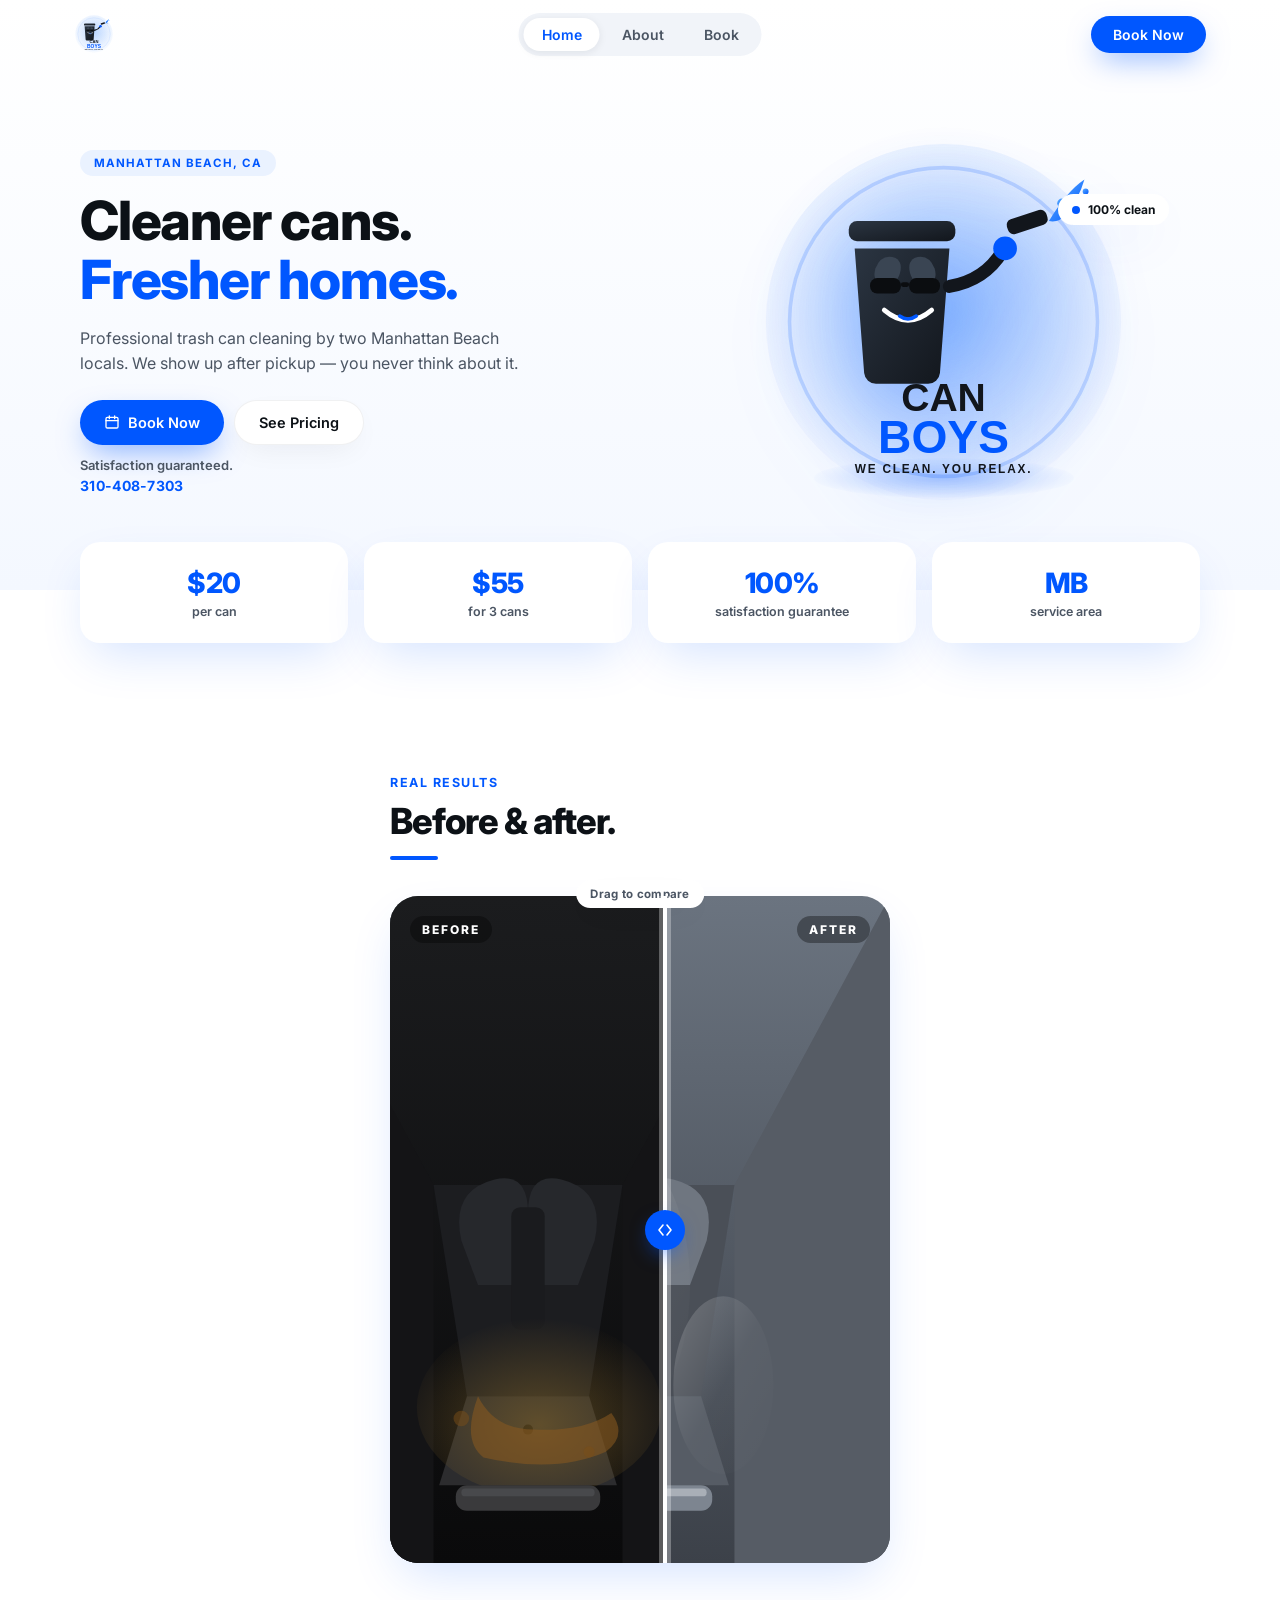
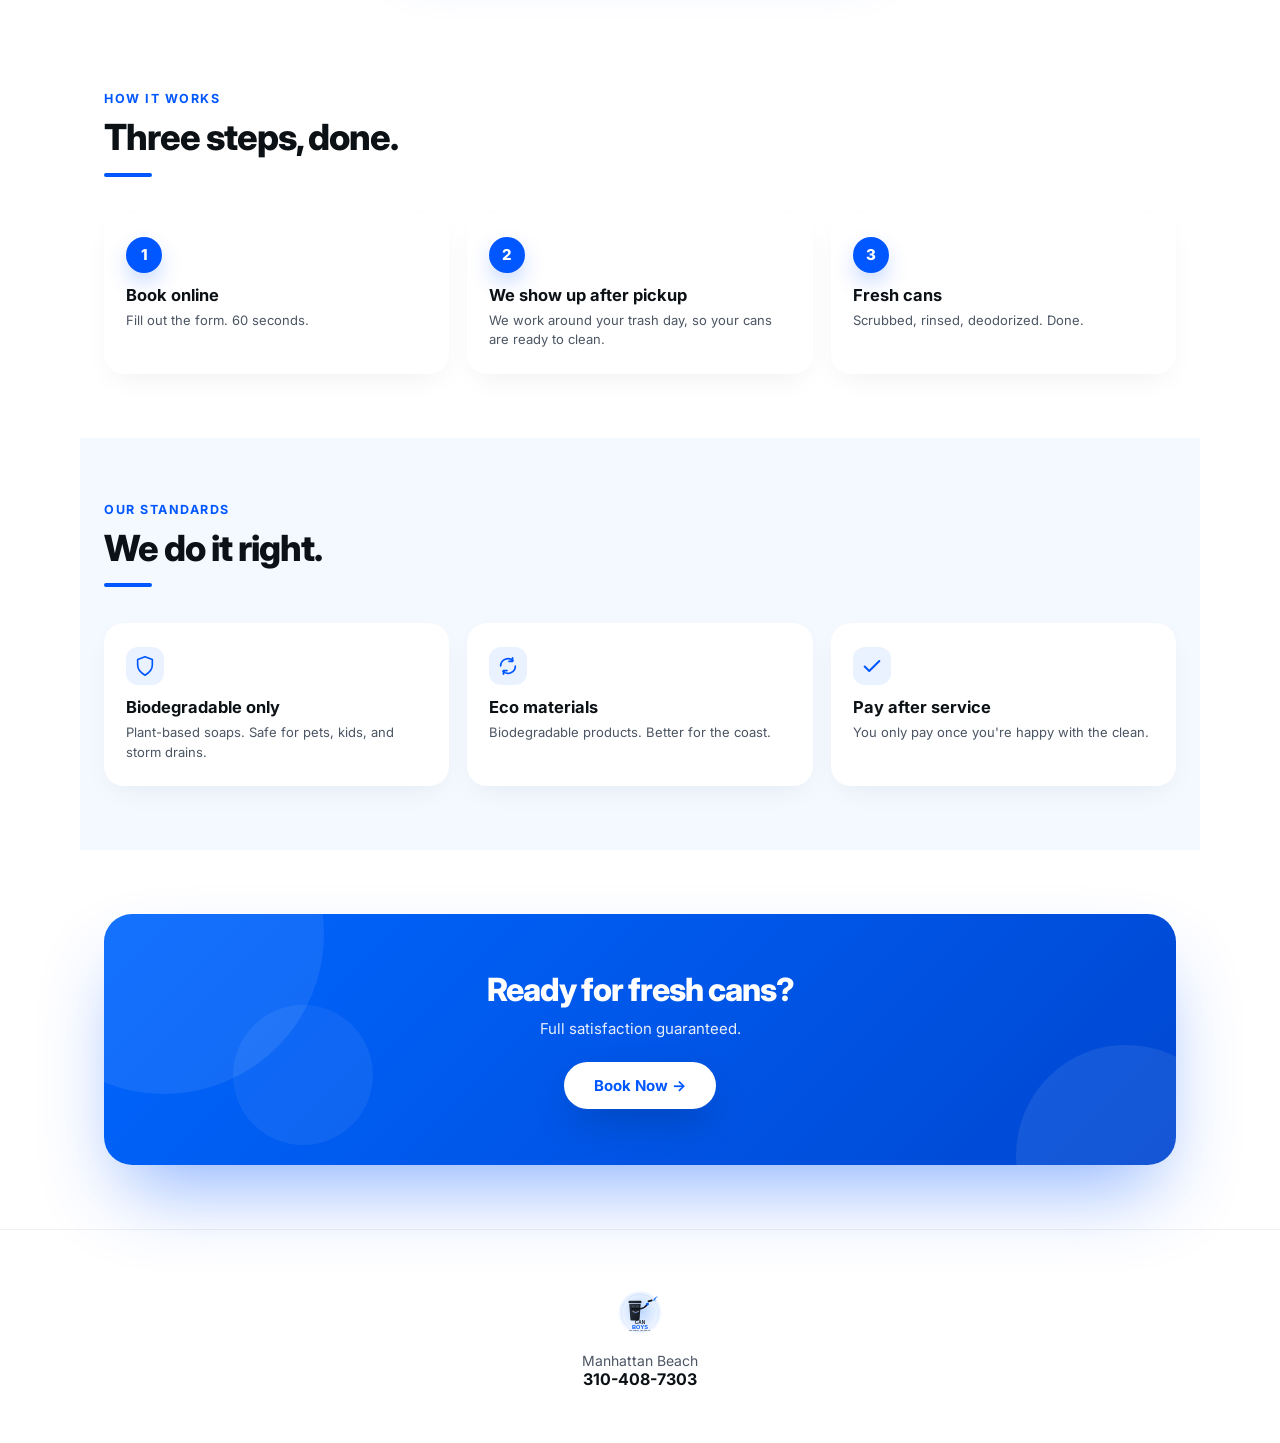
==== commit a6e4688b: "Update customer-facing copy: "Satisfaction guaranteed" and related wording Replaces every "Not happy" ====
--- a/index.html
+++ b/index.html
@@ -4,7 +4,7 @@
 <meta charset="UTF-8">
 <meta name="viewport" content="width=device-width, initial-scale=1.0">
 <title>Can Boys — Trash Can Cleaning · Manhattan Beach</title>
-<meta name="description" content="Professional trash can cleaning in Manhattan Beach, CA. We show up after pickup — you never think about it. Not happy? Don't pay.">
+<meta name="description" content="Professional trash can cleaning in Manhattan Beach, CA. We show up after pickup — you never think about it. Satisfaction guaranteed.">
 <link rel="icon" href="assets/logo.svg" type="image/svg+xml">
 <link rel="preconnect" href="https://fonts.googleapis.com">
 <link rel="preconnect" href="https://fonts.gstatic.com" crossorigin>
@@ -52,7 +52,7 @@
           </a>
           <a href="about.html#pricing" class="btn btn-white btn-lg">See Pricing</a>
         </div>
-        <p class="hero-note">Not happy? Don't pay.</p>
+        <p class="hero-note">Satisfaction guaranteed.</p>
         <p class="hero-phone">310-408-7303</p>
       </div>
 
@@ -128,7 +128,7 @@
       <div class="step-card">
         <div class="step-badge">2</div>
         <h3>We show up after pickup</h3>
-        <p>No scheduling needed. We know your trash day.</p>
+        <p>We work around your trash day, so your cans are ready to clean.</p>
       </div>
       <div class="step-card">
         <div class="step-badge">3</div>
@@ -158,7 +158,7 @@
           <svg width="22" height="22" viewBox="0 0 24 24" fill="none"><path d="M4 12a8 8 0 0 1 13.6-5.7M20 12a8 8 0 0 1-13.6 5.7M17 3v4h-4M7 21v-4h4" stroke="#0057ff" stroke-width="1.8" stroke-linecap="round" stroke-linejoin="round"/></svg>
         </div>
         <h3>Eco materials</h3>
-        <p>Nothing that ends up on the beach.</p>
+        <p>Biodegradable products. Better for the coast.</p>
       </div>
       <div class="standard-card">
         <div class="icon-badge">
@@ -177,7 +177,7 @@
       <div class="cta-circle cta-circle-2"></div>
       <div class="cta-circle cta-circle-3"></div>
       <h2 class="cta-title">Ready for fresh cans?</h2>
-      <p class="cta-sub">Book in 60 seconds. Pay only if you're happy.</p>
+      <p class="cta-sub">Full satisfaction guaranteed.</p>
       <a href="book.html" class="btn btn-cta-white">Book Now →</a>
     </div>
   </section>
--- a/css/style.css
+++ b/css/style.css
@@ -183,12 +183,12 @@
 
 /* ---------- Hero ---------- */
 .hero {
-  padding: 170px 24px 100px;
+  padding: 122px 24px 68px;
   background: linear-gradient(180deg, #ffffff 0%, var(--bg-tint) 100%);
   overflow-x: hidden;
 }
 .hero-inner {
-  max-width: var(--max);
+  max-width: 1120px;
   margin: 0 auto;
   display: grid;
   grid-template-columns: 1.05fr 0.95fr;
@@ -200,42 +200,46 @@
   background: var(--blue-light);
   color: var(--blue);
   font-weight: 700;
-  font-size: 12.5px;
-  letter-spacing: 1.2px;
-  padding: 8px 18px;
+  font-size: 11.5px;
+  letter-spacing: 1px;
+  padding: 6px 14px;
   border-radius: 999px;
-  margin-bottom: 22px;
+  margin-bottom: 16px;
 }
 .hero-title {
-  font-size: clamp(38px, 5.4vw, 66px);
-  line-height: 1.06;
+  font-size: clamp(32px, 4.6vw, 54px);
+  line-height: 1.09;
   font-weight: 800;
-  letter-spacing: -1.5px;
-  margin: 0 0 22px;
+  letter-spacing: -1.2px;
+  margin: 0 0 16px;
 }
 .hero-sub {
-  font-size: 18px;
-  line-height: 1.6;
+  font-size: 16px;
+  line-height: 1.55;
   color: var(--ink-soft);
-  max-width: 480px;
-  margin: 0 0 32px;
+  max-width: 440px;
+  margin: 0 0 24px;
 }
 .hero-actions {
   display: flex;
-  gap: 14px;
+  gap: 10px;
   flex-wrap: wrap;
-  margin-bottom: 16px;
+  margin-bottom: 12px;
+}
+.hero-actions .btn-lg {
+  padding: 13px 24px;
+  font-size: 14.5px;
 }
 .hero-note {
   font-weight: 600;
   color: var(--ink-soft);
+  font-size: 13px;
+  margin: 0 0 4px;
+}
+.hero-phone {
+  font-weight: 700;
+  color: var(--blue);
   font-size: 14px;
-  margin: 0 0 6px;
-}
-.hero-phone {
-  font-weight: 700;
-  color: var(--blue);
-  font-size: 15px;
   margin: 0;
   letter-spacing: 0.3px;
 }
@@ -245,12 +249,12 @@
   display: flex;
   align-items: center;
   justify-content: center;
-  min-height: 420px;
+  min-height: 400px;
 }
 .hero-glow {
   position: absolute;
-  width: 420px;
-  height: 420px;
+  width: 380px;
+  height: 380px;
   border-radius: 50%;
   background: radial-gradient(circle, var(--blue-glow) 0%, rgba(0, 87, 255, 0) 70%);
   filter: blur(10px);
@@ -262,7 +266,7 @@
 }
 .hero-logo {
   position: relative;
-  width: min(360px, 70%);
+  width: min(390px, 74%);
   z-index: 2;
   animation: float 6s ease-in-out infinite;
   filter: drop-shadow(0 25px 30px rgba(0, 87, 255, 0.18));
@@ -278,8 +282,8 @@
   background: #fff;
   color: var(--ink);
   font-weight: 700;
-  font-size: 13px;
-  padding: 10px 18px;
+  font-size: 12px;
+  padding: 8px 14px;
   border-radius: 999px;
   box-shadow: var(--shadow-blue);
   z-index: 3;
@@ -314,19 +318,19 @@
 }
 
 /* ---------- Stats ---------- */
-.stats { padding: 0 24px 100px; }
+.stats { padding: 0 24px 68px; }
 .stats-grid {
-  max-width: var(--max);
+  max-width: 1120px;
   margin: 0 auto;
   display: grid;
   grid-template-columns: repeat(4, 1fr);
-  gap: 20px;
-  margin-top: -60px;
+  gap: 16px;
+  margin-top: -48px;
 }
 .stat-card {
   background: #fff;
   border-radius: var(--radius-md);
-  padding: 32px 20px;
+  padding: 24px 16px;
   text-align: center;
   box-shadow: var(--shadow-blue);
   transition: transform 0.3s ease, box-shadow 0.3s ease;
@@ -336,14 +340,14 @@
   box-shadow: 0 26px 55px -12px rgba(0, 87, 255, 0.24);
 }
 .stat-num {
-  font-size: 34px;
+  font-size: 28px;
   font-weight: 800;
   color: var(--blue);
-  letter-spacing: -1px;
+  letter-spacing: -0.5px;
 }
 .stat-label {
-  margin-top: 6px;
-  font-size: 14px;
+  margin-top: 4px;
+  font-size: 12.5px;
   font-weight: 600;
   color: var(--ink-soft);
 }
@@ -385,17 +389,17 @@
 }
 
 /* ---------- Before / After ---------- */
-.compare-wrap { position: relative; max-width: 620px; margin: 0 auto; }
+.compare-wrap { position: relative; max-width: 500px; margin: 0 auto; }
 .drag-pill {
   position: absolute;
-  top: -20px;
+  top: -16px;
   left: 50%;
   transform: translateX(-50%);
   background: #fff;
   color: var(--ink-soft);
-  font-size: 12.5px;
-  font-weight: 700;
-  padding: 8px 16px;
+  font-size: 11.5px;
+  font-weight: 700;
+  padding: 7px 14px;
   border-radius: 999px;
   box-shadow: var(--shadow-soft);
   z-index: 5;
@@ -474,12 +478,12 @@
 .steps-grid {
   display: grid;
   grid-template-columns: repeat(3, 1fr);
-  gap: 24px;
+  gap: 18px;
 }
 .step-card {
   background: #fff;
   border-radius: var(--radius-md);
-  padding: 36px 30px;
+  padding: 24px 22px;
   box-shadow: var(--shadow-soft);
   transition: transform 0.3s ease, box-shadow 0.3s ease;
 }
@@ -488,32 +492,32 @@
   box-shadow: var(--shadow-blue);
 }
 .step-badge {
-  width: 44px;
-  height: 44px;
+  width: 36px;
+  height: 36px;
   border-radius: 50%;
   background: var(--blue);
   color: #fff;
   font-weight: 800;
-  font-size: 18px;
+  font-size: 15px;
   display: flex;
   align-items: center;
   justify-content: center;
-  margin-bottom: 20px;
+  margin-bottom: 12px;
   box-shadow: 0 10px 24px -6px rgba(0, 87, 255, 0.45);
 }
-.step-card h3 { font-size: 19px; font-weight: 700; margin: 0 0 10px; }
-.step-card p { font-size: 15px; color: var(--ink-soft); line-height: 1.6; margin: 0; }
+.step-card h3 { font-size: 16.5px; font-weight: 700; margin: 0 0 6px; }
+.step-card p { font-size: 13px; color: var(--ink-soft); line-height: 1.5; margin: 0; }
 
 /* ---------- Standards ---------- */
 .standards-grid {
   display: grid;
   grid-template-columns: repeat(3, 1fr);
-  gap: 24px;
+  gap: 18px;
 }
 .standard-card {
   background: #fff;
   border-radius: var(--radius-md);
-  padding: 36px 30px;
+  padding: 24px 22px;
   box-shadow: var(--shadow-soft);
   transition: transform 0.3s ease, box-shadow 0.3s ease;
 }
@@ -522,25 +526,25 @@
   box-shadow: var(--shadow-blue);
 }
 .icon-badge {
-  width: 46px;
-  height: 46px;
-  border-radius: 14px;
+  width: 38px;
+  height: 38px;
+  border-radius: 12px;
   background: var(--blue-light);
   display: flex;
   align-items: center;
   justify-content: center;
-  margin-bottom: 20px;
-}
-.standard-card h3 { font-size: 19px; font-weight: 700; margin: 0 0 10px; }
-.standard-card p { font-size: 15px; color: var(--ink-soft); line-height: 1.6; margin: 0; }
+  margin-bottom: 12px;
+}
+.standard-card h3 { font-size: 16.5px; font-weight: 700; margin: 0 0 6px; }
+.standard-card p { font-size: 13px; color: var(--ink-soft); line-height: 1.5; margin: 0; }
 
 /* ---------- Final CTA ---------- */
 .cta-card {
   position: relative;
   overflow: hidden;
   background: linear-gradient(135deg, #0066ff 0%, #0047d1 100%);
-  border-radius: 36px;
-  padding: 80px 40px;
+  border-radius: 28px;
+  padding: 56px 40px;
   text-align: center;
   box-shadow: 0 40px 80px -20px rgba(0, 87, 255, 0.45);
 }
@@ -555,16 +559,20 @@
 .cta-title {
   position: relative;
   color: #fff;
-  font-size: clamp(28px, 4vw, 40px);
+  font-size: clamp(24px, 3.4vw, 32px);
   font-weight: 800;
   letter-spacing: -1px;
-  margin: 0 0 14px;
+  margin: 0 0 10px;
 }
 .cta-sub {
   position: relative;
   color: rgba(255, 255, 255, 0.9);
-  font-size: 17px;
-  margin: 0 0 34px;
+  font-size: 15px;
+  margin: 0 0 24px;
+}
+.cta-card .btn-cta-white {
+  padding: 14px 30px;
+  font-size: 15px;
 }
 
 /* ---------- Footer ---------- */
@@ -577,6 +585,58 @@
 .footer-phone { font-weight: 700; margin: 0 0 4px; }
 .footer-area { color: var(--ink-soft); font-size: 14px; margin: 0; }
 
+/* ---------- Home-only section/heading proportions ----------
+   Scoped via "#home ~" (a sibling combinator anchored on the hero's
+   id="home") so these rules can only ever match elements on the Home
+   page — About/Book have no #home element, so .section/.section-head
+   there are completely unaffected. */
+#home ~ .section {
+  padding: 64px 24px;
+  max-width: 1120px;
+}
+#home ~ .section-tint {
+  padding-top: 64px;
+  padding-bottom: 64px;
+}
+#home ~ .section-tint > * { max-width: 1120px; }
+/* Reference screenshots show these three Home section headers
+   (Before & after / Three steps, done. / We do it right.) flush against
+   the LEFT edge of the content below them (the compare panel, the card
+   grid) rather than centered on the page — unlike the final CTA, which
+   stays centered (untouched). Constraining section-head to the same
+   width as the content grid below it and left-aligning text within that
+   (still page-centered) box reproduces that flush-left look. */
+#home ~ .section .section-head,
+#home ~ .section-tint .section-head {
+  max-width: none;
+  margin: 0 0 36px;
+  text-align: left;
+}
+#home ~ .section .section-head:has(+ .compare-wrap) {
+  max-width: 500px;
+  margin-left: auto;
+  margin-right: auto;
+}
+#home ~ .section .label-blue,
+#home ~ .section-tint .label-blue {
+  display: block;
+  font-size: 12.5px;
+  font-weight: 700;
+  letter-spacing: 1.5px;
+  margin-bottom: 10px;
+}
+#home ~ .section .section-title,
+#home ~ .section-tint .section-title {
+  font-size: clamp(28px, 3.6vw, 36px);
+  line-height: 1.18;
+}
+#home ~ .section .underline,
+#home ~ .section-tint .underline {
+  width: 48px;
+  height: 4px;
+  margin: 14px 0 0;
+}
+
 /* ---------- Reveal animation ---------- */
 .reveal {
   opacity: 0;
@@ -605,11 +665,13 @@
 }
 
 @media (max-width: 560px) {
-  .hero { padding: 130px 18px 70px; }
+  .hero { padding: 110px 18px 56px; }
   .stats-grid { grid-template-columns: repeat(2, 1fr); gap: 14px; }
-  .stat-card { padding: 22px 14px; }
+  .stat-card { padding: 20px 14px; }
   .section { padding: 64px 18px; }
-  .cta-card { padding: 56px 24px; border-radius: 26px; }
+  #home ~ .section { padding: 46px 18px; }
+  #home ~ .section-tint { padding-top: 46px; padding-bottom: 46px; }
+  .cta-card { padding: 44px 24px; border-radius: 24px; }
   .hero-actions { flex-direction: column; width: 100%; }
   .hero-actions .btn { width: 100%; }
 }
@@ -719,17 +781,17 @@
   justify-content: center;
   box-shadow: var(--shadow-soft);
 }
-.team-body { padding: 20px 22px 24px; }
-.team-name { font-weight: 700; font-size: 17px; margin: 0 0 4px; }
+.team-body { padding: 18px 20px 20px; }
+.team-name { font-weight: 700; font-size: 16px; margin: 0 0 4px; }
 .team-role {
-  font-size: 12px;
+  font-size: 11.5px;
   font-weight: 700;
   letter-spacing: 0.6px;
   color: var(--blue);
   text-transform: uppercase;
   margin: 0;
 }
-.story-body p { font-size: 14px; color: var(--ink-soft); line-height: 1.6; margin: 0; }
+.story-body p { font-size: 13px; color: var(--ink-soft); line-height: 1.55; margin: 0; }
 
 /* ==========================================================
    About: promise grid
@@ -744,7 +806,7 @@
 .promise-card {
   background: #fff;
   border-radius: var(--radius-md);
-  padding: 22px 24px;
+  padding: 18px 20px;
   box-shadow: var(--shadow-soft);
   display: flex;
   gap: 12px;
@@ -752,9 +814,9 @@
   transition: transform 0.3s ease, box-shadow 0.3s ease;
 }
 .promise-card:hover { transform: translateY(-4px); box-shadow: var(--shadow-blue); }
-.promise-dot { width: 8px; height: 8px; border-radius: 50%; background: var(--blue); margin-top: 7px; flex-shrink: 0; }
-.promise-title { font-weight: 700; font-size: 15px; margin: 0 0 4px; }
-.promise-text { font-size: 13.5px; color: var(--ink-soft); margin: 0; line-height: 1.5; }
+.promise-dot { width: 8px; height: 8px; border-radius: 50%; background: var(--blue); margin-top: 6px; flex-shrink: 0; }
+.promise-title { font-weight: 700; font-size: 14.5px; margin: 0 0 4px; }
+.promise-text { font-size: 12.5px; color: var(--ink-soft); margin: 0; line-height: 1.5; }
 
 /* ==========================================================
    About: pricing calculator + price list
@@ -770,13 +832,13 @@
 .price-list-card {
   background: #fff;
   border-radius: var(--radius-md);
-  padding: 30px 28px;
+  padding: 24px 22px;
   box-shadow: var(--shadow-soft);
 }
 .calculator-card h3,
-.price-list-card h3 { font-size: 16px; font-weight: 700; margin: 0 0 18px; }
-
-.can-buttons { display: flex; gap: 8px; margin-bottom: 20px; }
+.price-list-card h3 { font-size: 15px; font-weight: 700; margin: 0 0 14px; }
+
+.can-buttons { display: flex; gap: 8px; margin-bottom: 18px; }
 .can-btn {
   flex: 1;
   aspect-ratio: 1;
@@ -784,12 +846,13 @@
   border: 1px solid rgba(15, 23, 42, 0.1);
   background: #fff;
   font-weight: 700;
-  font-size: 16px;
+  font-size: 15px;
   color: var(--ink);
   cursor: pointer;
   transition: all 0.2s ease;
 }
 .can-btn:hover { border-color: var(--blue); }
+.calculator-card .btn-primary { padding: 13px 24px; font-size: 14.5px; }
 .can-btn.active {
   background: var(--blue);
   border-color: var(--blue);
@@ -803,23 +866,25 @@
   justify-content: space-between;
   background: var(--blue);
   color: #fff;
-  padding: 16px 20px;
+  padding: 14px 18px;
   border-radius: 14px;
   font-weight: 700;
-  margin-bottom: 20px;
-}
-.total-bar .total-value { font-size: 20px; font-weight: 800; }
+  margin-bottom: 18px;
+}
+.total-bar .total-value { font-size: 18px; font-weight: 800; }
 
 .addon-row {
   display: flex;
   align-items: center;
   justify-content: space-between;
   gap: 12px;
-  margin-bottom: 18px;
+  margin-bottom: 16px;
   flex-wrap: wrap;
 }
-.addon-label { font-weight: 600; font-size: 14px; color: var(--ink); }
+.addon-label { font-weight: 600; font-size: 13.5px; color: var(--ink); }
 .addon-label .price-note { color: var(--ink-soft); font-weight: 500; }
+
+#calcPowerWash.toggle-pair .toggle-btn { padding: 10px 16px; font-size: 13.5px; }
 
 .toggle-pair { display: flex; gap: 10px; }
 .toggle-btn {
@@ -872,16 +937,16 @@
 /* ==========================================================
    Book: trash-day section
    ========================================================== */
-.trash-day-section { max-width: 820px; margin: 0 auto; padding: 70px 24px 20px; }
-.weekday-pills { display: flex; flex-wrap: wrap; gap: 10px; justify-content: center; margin: 0 0 28px; }
+.trash-day-section { max-width: 820px; margin: 0 auto; padding: 56px 24px 20px; }
+.weekday-pills { display: flex; flex-wrap: wrap; gap: 8px; justify-content: center; margin: 0 0 24px; }
 .weekday-pill {
   display: inline-flex;
   align-items: center;
   background: #fff;
   border: 1px solid rgba(15, 23, 42, 0.08);
   border-radius: 999px;
-  padding: 8px 16px;
-  font-size: 13px;
+  padding: 7px 14px;
+  font-size: 12.5px;
   font-weight: 600;
   color: var(--ink-soft);
   box-shadow: var(--shadow-soft);
@@ -906,15 +971,15 @@
   margin: 0 auto;
   background: #fff;
   border-radius: var(--radius-md);
-  padding: 32px 30px;
+  padding: 26px 24px;
   box-shadow: var(--shadow-soft);
 }
 
 .estimated-total {
   background: var(--blue-light);
   border-radius: 16px;
-  padding: 16px 18px;
-  margin-bottom: 24px;
+  padding: 14px 16px;
+  margin-bottom: 20px;
 }
 .estimated-total-toggle {
   display: block;
@@ -930,9 +995,9 @@
 }
 .estimated-total-head { display: flex; align-items: center; gap: 12px; }
 .estimated-total-text { flex: 1; min-width: 0; }
-.estimated-total-label { font-weight: 700; font-size: 15px; color: var(--ink); }
-.estimated-total-sub { font-size: 12.5px; color: var(--ink-soft); margin-top: 2px; }
-.estimated-total-value { font-weight: 800; color: var(--blue); font-size: 17px; white-space: nowrap; }
+.estimated-total-label { font-weight: 700; font-size: 14px; color: var(--ink); }
+.estimated-total-sub { font-size: 12px; color: var(--ink-soft); margin-top: 2px; }
+.estimated-total-value { font-weight: 800; color: var(--blue); font-size: 16px; white-space: nowrap; }
 .estimated-total-icon {
   font-weight: 700;
   color: var(--blue);
@@ -962,17 +1027,17 @@
   padding: 4px 0;
 }
 
-.form-row { display: grid; grid-template-columns: 1fr 1fr; gap: 16px; }
-.field { display: flex; flex-direction: column; gap: 6px; margin-bottom: 18px; }
-.field label { font-weight: 600; font-size: 13.5px; color: var(--ink); }
+.form-row { display: grid; grid-template-columns: 1fr 1fr; gap: 14px; }
+.field { display: flex; flex-direction: column; gap: 5px; margin-bottom: 16px; }
+.field label { font-weight: 600; font-size: 13px; color: var(--ink); }
 .field label .price-note { color: var(--ink-soft); font-weight: 500; }
 .field input,
 .field select,
 .field textarea {
   border: 1px solid rgba(15, 23, 42, 0.12);
   border-radius: 12px;
-  padding: 13px 16px;
-  font-size: 15px;
+  padding: 12px 15px;
+  font-size: 14.5px;
   font-family: inherit;
   color: var(--ink);
   background: #fff;
@@ -989,6 +1054,8 @@
   box-shadow: 0 0 0 3px rgba(0, 87, 255, 0.12);
 }
 .field textarea { resize: vertical; min-height: 90px; }
+#formPowerWash.toggle-pair .toggle-btn { padding: 10px 16px; font-size: 13.5px; }
+#requestBookingBtn { padding: 13px 24px; font-size: 14.5px; }
 .field select { appearance: none; background-image: url("data:image/svg+xml,%3Csvg xmlns='http://www.w3.org/2000/svg' width='12' height='8'%3E%3Cpath d='M1 1l5 5 5-5' fill='none' stroke='%234b5563' stroke-width='1.6' stroke-linecap='round' stroke-linejoin='round'/%3E%3C/svg%3E"); background-repeat: no-repeat; background-position: right 16px center; padding-right: 38px; }
 
 /* ==========================================================
@@ -1006,3 +1073,122 @@
   .booking-card { padding: 26px 20px; }
   .calculator-card, .price-list-card { padding: 24px 20px; }
 }
+
+/* ---------- About-only container/section/heading scale ----------
+   Matches the now-approved Home density (1120px container, 64px
+   section padding, tighter heading-group sizing). .section/.section-tint/
+   .section-head/.label-blue/.section-title/.underline are shared with
+   Book, so these are scoped to fire only when the page's own nav shows
+   "About" as the active link — i.e. only on about.html — via a :has()
+   check on the header, never matching Book's copy of these classes.
+
+   Direct pixel measurement of the original About screenshots (team /
+   promise / pricing sections) shows each label+heading sitting flush
+   against the LEFT edge of the card grid below it, in the same 820px
+   column as .team-grid/.promise-grid/.price-grid (which are already
+   820px, centered). Constraining section-head to that same 820px
+   column and left-aligning text within it reproduces that exactly.
+   The old ".section-tint > *" rule forcing 1120px on every direct
+   child of .section-tint is removed here — it was unintentionally
+   overriding .promise-grid's own max-width:820px (a pre-existing
+   specificity bug), stretching the promise cards wider than the team
+   and pricing cards above/below them. Removing it lets .promise-grid
+   fall back to its own correct 820px, matching the other two grids
+   and the reference screenshots. No HTML changes, no card/button
+   resizing — .team-grid/.promise-grid/.price-grid keep their own
+   already-approved 820px width untouched. */
+header.nav:has(.nav-links a.active[href="about.html"]) ~ main .section {
+  padding: 64px 24px;
+  max-width: 1120px;
+}
+header.nav:has(.nav-links a.active[href="about.html"]) ~ main .section-tint {
+  padding-top: 64px;
+  padding-bottom: 64px;
+}
+header.nav:has(.nav-links a.active[href="about.html"]) ~ main .section-head {
+  max-width: 820px;
+  margin: 0 auto 40px;
+  text-align: left;
+}
+header.nav:has(.nav-links a.active[href="about.html"]) ~ main .label-blue {
+  display: block;
+  margin-bottom: 10px;
+}
+header.nav:has(.nav-links a.active[href="about.html"]) ~ main .section-title {
+  font-size: clamp(28px, 3.6vw, 36px);
+  line-height: 1.18;
+}
+header.nav:has(.nav-links a.active[href="about.html"]) ~ main .underline {
+  width: 48px;
+  margin: 14px 0 0;
+}
+
+@media (max-width: 560px) {
+  header.nav:has(.nav-links a.active[href="about.html"]) ~ main .section {
+    padding: 46px 18px;
+  }
+  header.nav:has(.nav-links a.active[href="about.html"]) ~ main .section-tint {
+    padding-top: 46px;
+    padding-bottom: 46px;
+  }
+}
+
+/* ---------- Book-only container/heading scale ----------
+   Same reasoning as the About block above: .section/.section-head/
+   .label-blue/.section-title/.underline are shared with Home/About, so
+   these fire only on book.html via a :has() check on the nav's active
+   link. Matches the approved Home/About density (1120px container,
+   64px section padding, tighter heading-group sizing) for the "Your
+   info" section only — the trash-day-section heading above it is
+   already scoped by its own Book-exclusive class elsewhere.
+
+   Pixel measurement of the original Book screenshots shows "Your info"
+   flush against the LEFT edge of the booking card below it (640px
+   column, matching .booking-card's own max-width:640px), and
+   "MANHATTAN BEACH"/"Find your trash day" flush against the LEFT edge
+   of the weekday-pill row and map (820px column, matching
+   .trash-day-section's own max-width:820px). The ".section > .section-
+   head" child combinator below targets only "Your info" (parent has
+   class "section") and deliberately excludes .trash-day-section's own
+   heading (parent class is "trash-day-section", not "section"), which
+   keeps its own rule right below. The weekday-pill row was previously
+   center-justified (.weekday-pills), which put it out of alignment
+   with the now-left-aligned heading above it; the reference screenshot
+   shows the pills starting at the same left edge as the heading and
+   map, so that's corrected too. No HTML changes, no card/pill/map
+   resizing. */
+header.nav:has(.nav-links a.active[href="book.html"]) ~ main .section {
+  padding: 64px 24px;
+  max-width: 1120px;
+}
+header.nav:has(.nav-links a.active[href="book.html"]) ~ main .section > .section-head {
+  max-width: 640px;
+  margin: 0 auto 40px;
+  text-align: left;
+}
+header.nav:has(.nav-links a.active[href="book.html"]) ~ main .label-blue {
+  display: block;
+  margin-bottom: 10px;
+}
+header.nav:has(.nav-links a.active[href="book.html"]) ~ main .section-title {
+  font-size: clamp(28px, 3.6vw, 36px);
+  line-height: 1.18;
+}
+header.nav:has(.nav-links a.active[href="book.html"]) ~ main .underline {
+  width: 48px;
+  margin: 14px 0 0;
+}
+.trash-day-section .section-head { text-align: left; }
+.trash-day-section .label-blue { display: block; margin-bottom: 10px; }
+.trash-day-section .section-title {
+  font-size: clamp(28px, 3.6vw, 36px);
+  line-height: 1.18;
+}
+.trash-day-section .underline { width: 48px; margin: 14px 0 0; }
+.weekday-pills { justify-content: flex-start; }
+
+@media (max-width: 560px) {
+  header.nav:has(.nav-links a.active[href="book.html"]) ~ main .section {
+    padding: 46px 18px;
+  }
+}
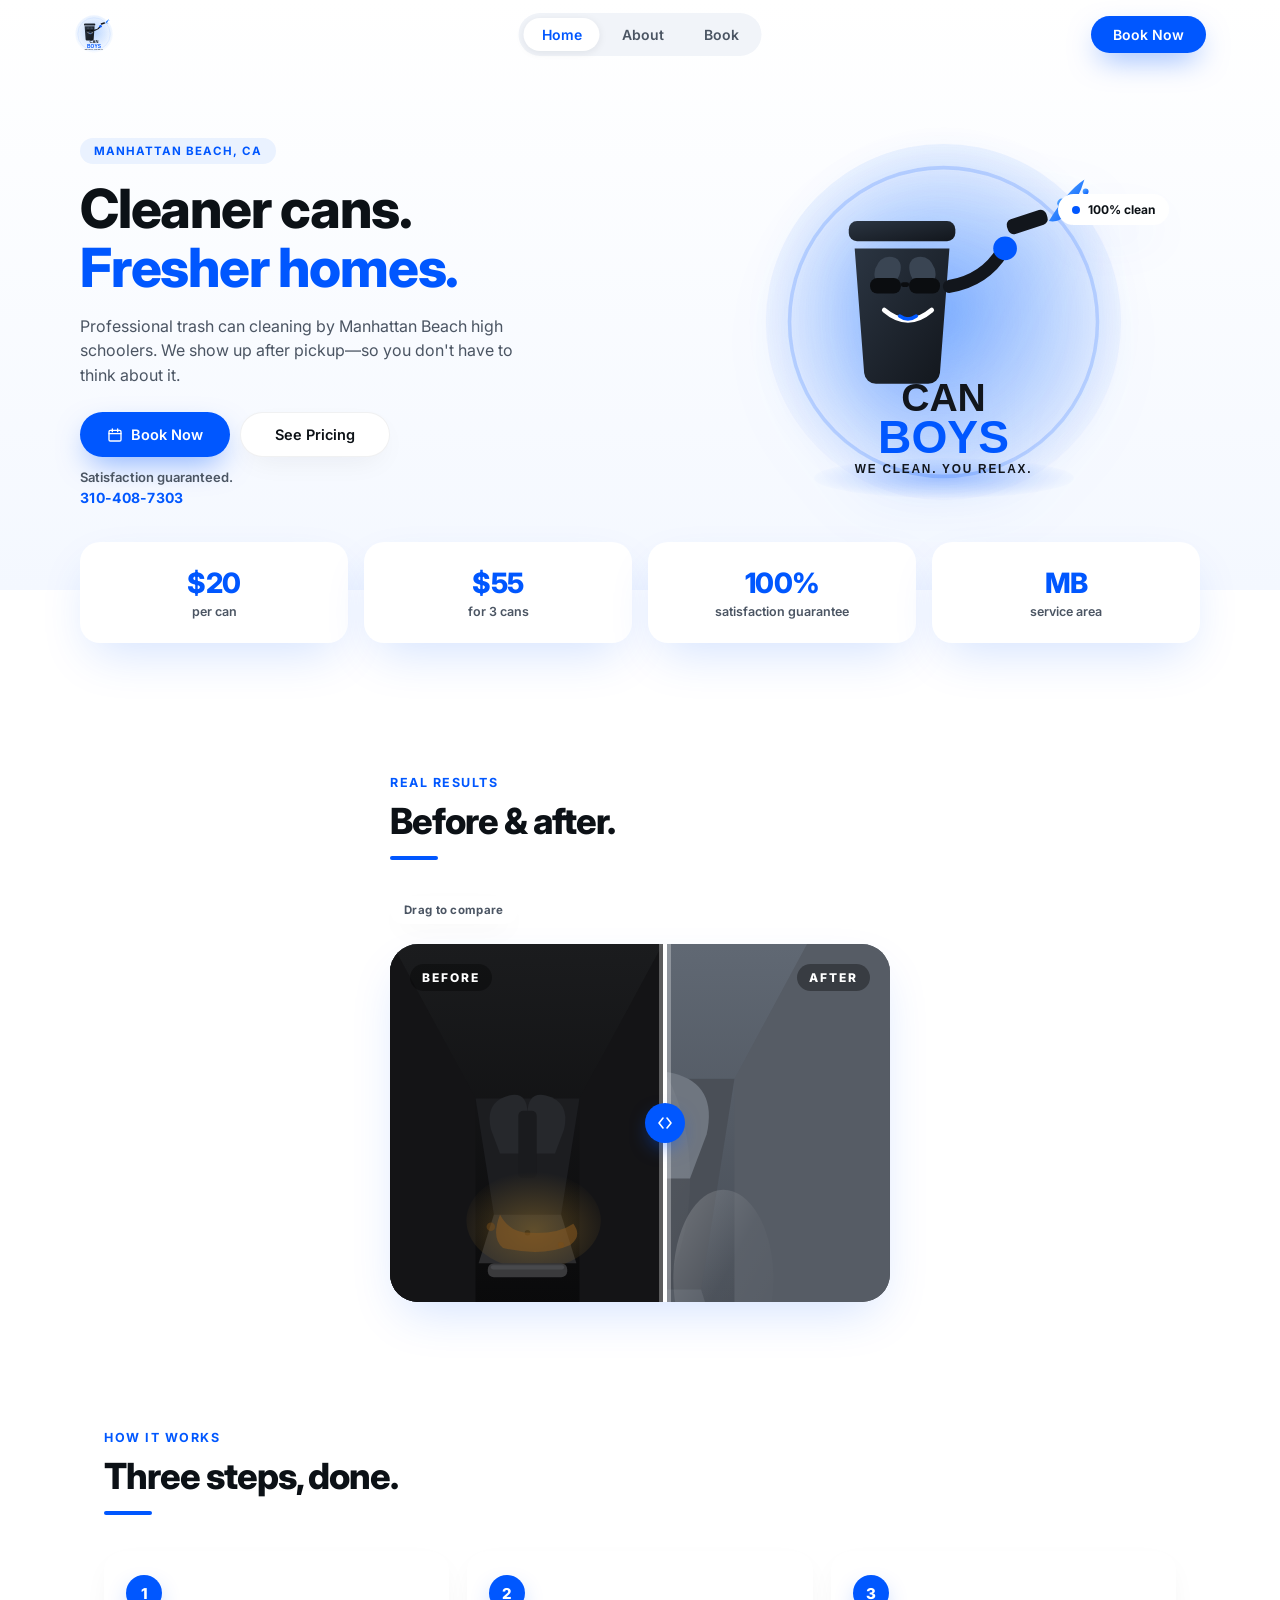
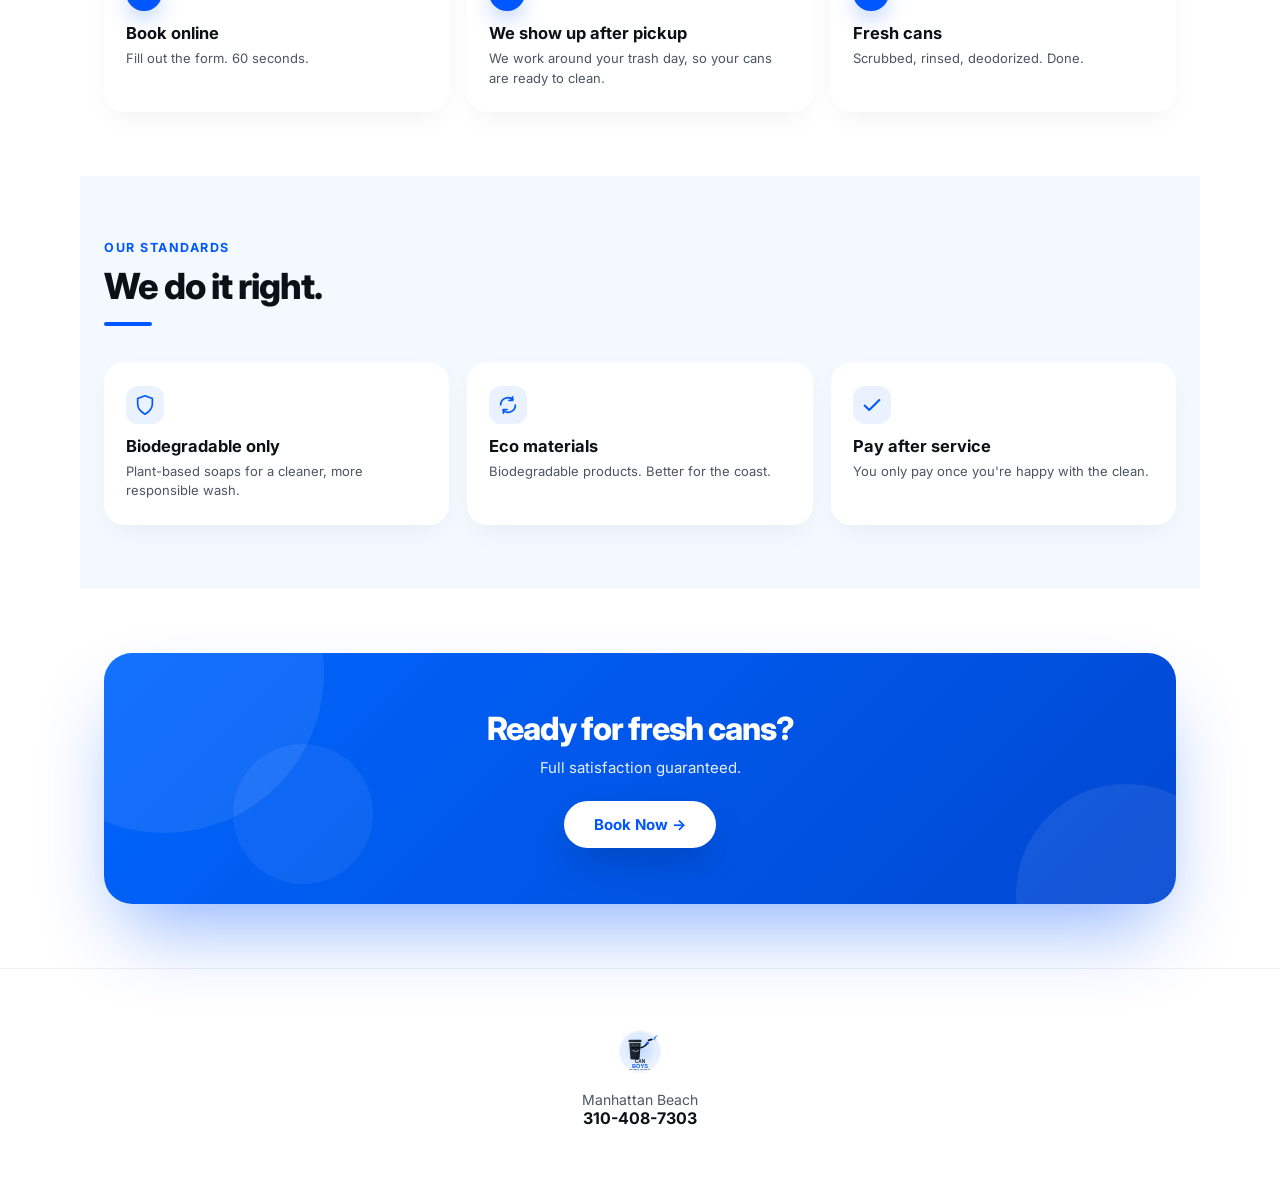
==== commit 4e912a41: "Home/About wording updates and Before/After section visual fixes Text-only changes: - Home: "Biodegr" ====
--- a/index.html
+++ b/index.html
@@ -44,7 +44,7 @@
       <div class="hero-copy">
         <span class="pill">MANHATTAN BEACH, CA</span>
         <h1 class="hero-title">Cleaner cans.<br><span class="text-blue">Fresher homes.</span></h1>
-        <p class="hero-sub">Professional trash can cleaning by two Manhattan Beach locals. We show up after pickup — you never think about it.</p>
+        <p class="hero-sub">Professional trash can cleaning by Manhattan Beach high schoolers. We show up after pickup—so you don't have to think about it.</p>
         <div class="hero-actions">
           <a href="book.html" class="btn btn-primary btn-lg">
             <svg width="16" height="16" viewBox="0 0 24 24" fill="none"><rect x="3" y="5" width="18" height="16" rx="2" stroke="currentColor" stroke-width="2"/><path d="M3 10h18M8 3v4M16 3v4" stroke="currentColor" stroke-width="2" stroke-linecap="round"/></svg>
@@ -151,7 +151,7 @@
           <svg width="22" height="22" viewBox="0 0 24 24" fill="none"><path d="M12 2l8 3v6c0 5-3.5 8.5-8 11-4.5-2.5-8-6-8-11V5l8-3z" stroke="#0057ff" stroke-width="1.8" stroke-linejoin="round"/></svg>
         </div>
         <h3>Biodegradable only</h3>
-        <p>Plant-based soaps. Safe for pets, kids, and storm drains.</p>
+        <p>Plant-based soaps for a cleaner, more responsible wash.</p>
       </div>
       <div class="standard-card">
         <div class="icon-badge">
--- a/css/style.css
+++ b/css/style.css
@@ -229,6 +229,7 @@
 .hero-actions .btn-lg {
   padding: 13px 24px;
   font-size: 14.5px;
+  width: 150px;
 }
 .hero-note {
   font-weight: 600;
@@ -391,10 +392,7 @@
 /* ---------- Before / After ---------- */
 .compare-wrap { position: relative; max-width: 500px; margin: 0 auto; }
 .drag-pill {
-  position: absolute;
-  top: -16px;
-  left: 50%;
-  transform: translateX(-50%);
+  display: inline-block;
   background: #fff;
   color: var(--ink-soft);
   font-size: 11.5px;
@@ -404,11 +402,12 @@
   box-shadow: var(--shadow-soft);
   z-index: 5;
   letter-spacing: 0.3px;
+  margin: 0 0 20px;
 }
 .compare {
   position: relative;
   width: 100%;
-  aspect-ratio: 3 / 4;
+  aspect-ratio: 7 / 5;
   border-radius: var(--radius-lg);
   overflow: hidden;
   box-shadow: var(--shadow-blue);
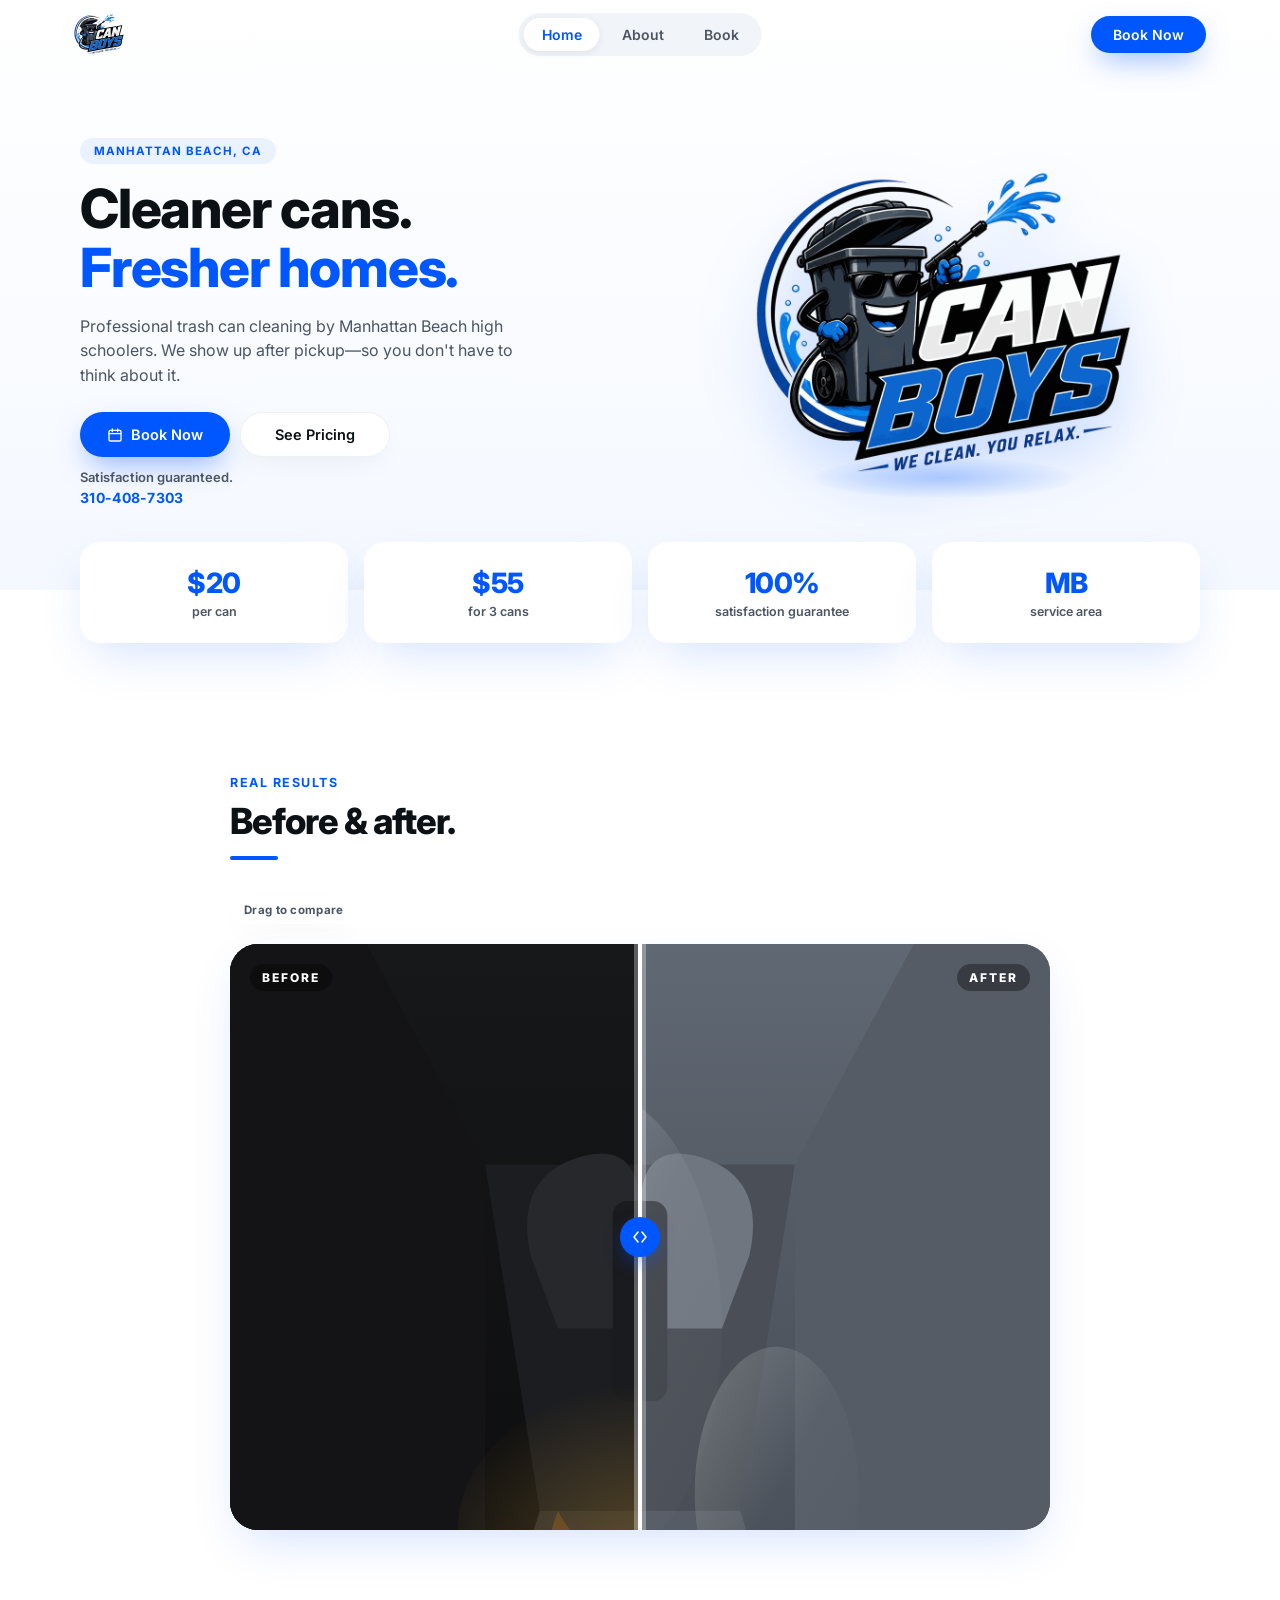
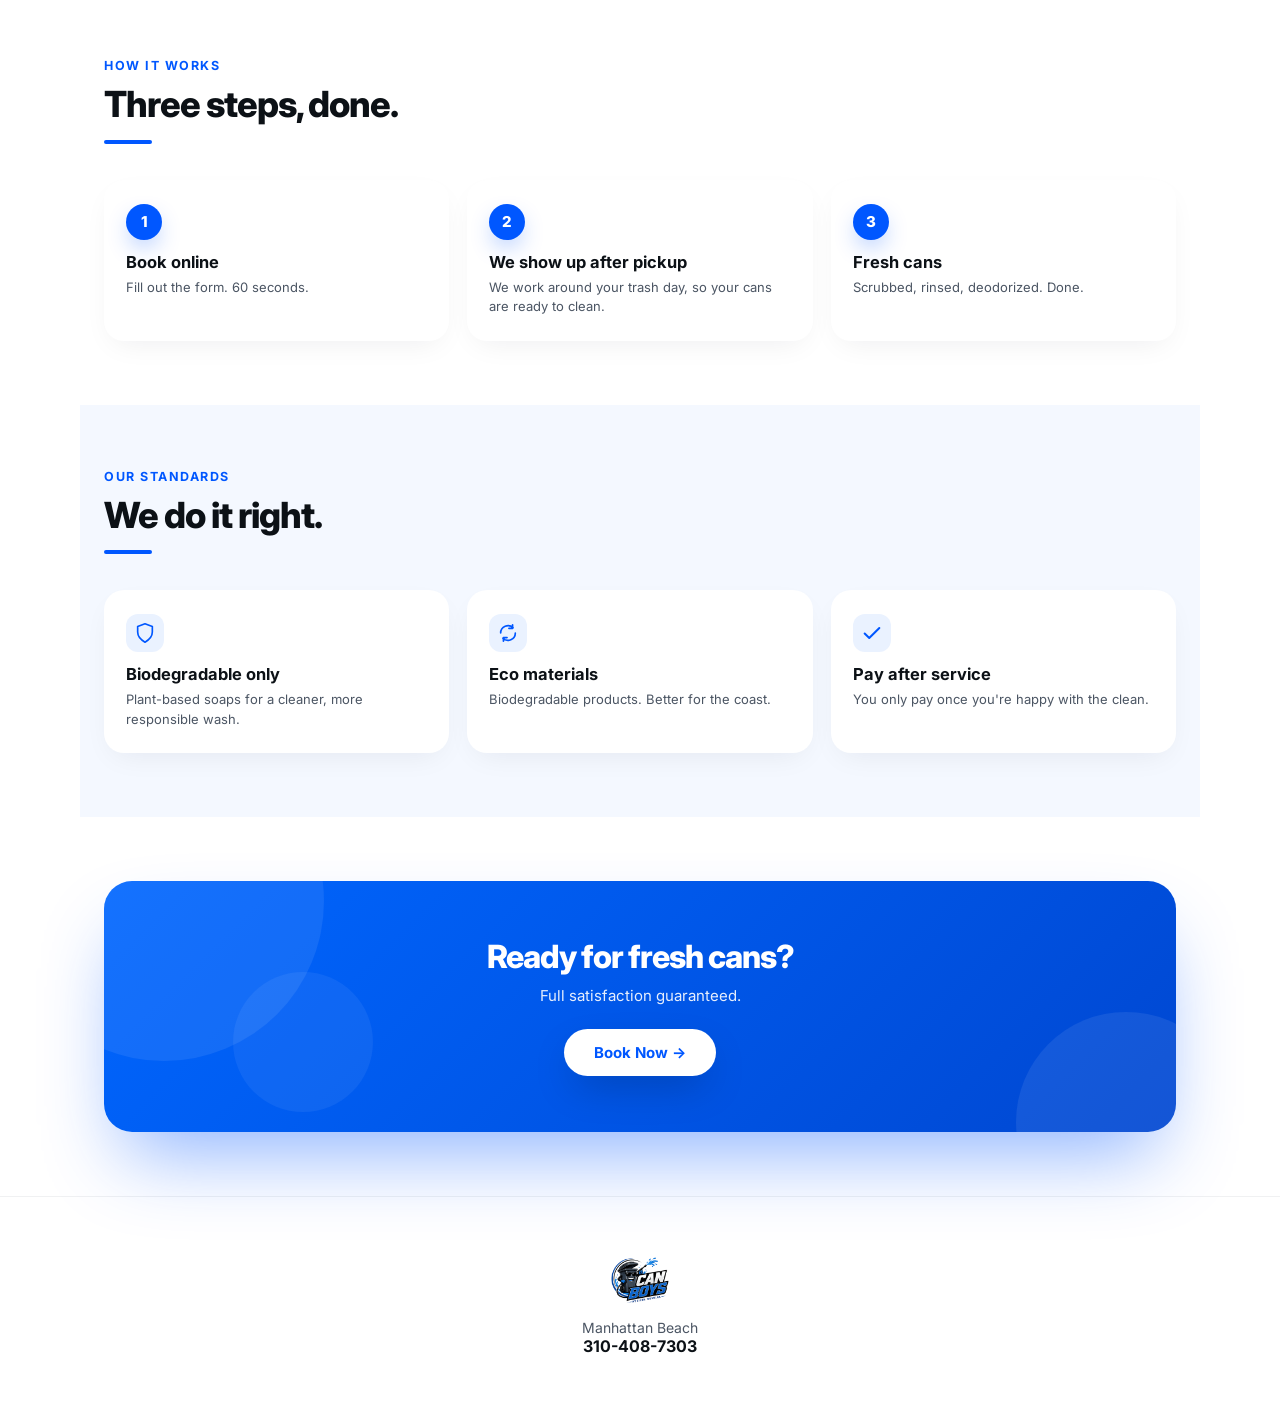
==== commit 84a65708: "Add real Can Boys logo, stop hero float animation, remove glow/badge Saved the uploaded logo to asse" ====
--- a/index.html
+++ b/index.html
@@ -5,7 +5,7 @@
 <meta name="viewport" content="width=device-width, initial-scale=1.0">
 <title>Can Boys — Trash Can Cleaning · Manhattan Beach</title>
 <meta name="description" content="Professional trash can cleaning in Manhattan Beach, CA. We show up after pickup — you never think about it. Satisfaction guaranteed.">
-<link rel="icon" href="assets/logo.svg" type="image/svg+xml">
+<link rel="icon" href="assets/logo.png" type="image/png">
 <link rel="preconnect" href="https://fonts.googleapis.com">
 <link rel="preconnect" href="https://fonts.gstatic.com" crossorigin>
 <link href="https://fonts.googleapis.com/css2?family=Inter:wght@400;500;600;700;800;900&display=swap" rel="stylesheet">
@@ -16,7 +16,7 @@
 <header class="nav" id="nav">
   <div class="nav-inner">
     <a href="index.html" class="nav-logo">
-      <img src="assets/logo.svg" alt="Can Boys logo">
+      <img src="assets/logo.png" alt="Can Boys logo">
     </a>
     <nav class="nav-links">
       <a href="index.html" class="active">Home</a>
@@ -57,9 +57,7 @@
       </div>
 
       <div class="hero-visual">
-        <div class="hero-glow"></div>
-        <img src="assets/logo.svg" alt="Can Boys mascot logo" class="hero-logo">
-        <span class="floating-badge">100% clean</span>
+        <img src="assets/logo.png" alt="Can Boys mascot logo" class="hero-logo">
         <div class="hero-shadow-oval"></div>
       </div>
     </div>
@@ -185,7 +183,7 @@
 </main>
 
 <footer class="footer">
-  <img src="assets/logo.svg" alt="Can Boys logo" class="footer-logo">
+  <img src="assets/logo.png" alt="Can Boys logo" class="footer-logo">
   <p class="footer-area">Manhattan Beach</p>
   <p class="footer-phone">310-408-7303</p>
 </footer>
--- a/css/style.css
+++ b/css/style.css
@@ -269,7 +269,6 @@
   position: relative;
   width: min(390px, 74%);
   z-index: 2;
-  animation: float 6s ease-in-out infinite;
   filter: drop-shadow(0 25px 30px rgba(0, 87, 255, 0.18));
 }
 @keyframes float {
@@ -390,7 +389,7 @@
 }
 
 /* ---------- Before / After ---------- */
-.compare-wrap { position: relative; max-width: 500px; margin: 0 auto; }
+.compare-wrap { position: relative; max-width: 820px; margin: 0 auto; }
 .drag-pill {
   display: inline-block;
   background: #fff;
@@ -425,10 +424,11 @@
 .compare-before-wrap {
   position: absolute;
   inset: 0;
-  width: 55%;
+  width: 50%;
   overflow: hidden;
 }
 .compare-before-wrap .compare-img {
+  max-width: none;
   width: var(--compare-img-w, 100%);
   height: 100%;
 }
@@ -450,7 +450,7 @@
   position: absolute;
   top: 0;
   bottom: 0;
-  left: 55%;
+  left: 50%;
   width: 4px;
   background: #fff;
   transform: translateX(-2px);
@@ -612,7 +612,7 @@
   text-align: left;
 }
 #home ~ .section .section-head:has(+ .compare-wrap) {
-  max-width: 500px;
+  max-width: 820px;
   margin-left: auto;
   margin-right: auto;
 }
@@ -746,6 +746,11 @@
   transition: transform 0.3s ease, box-shadow 0.3s ease;
 }
 .team-card:hover { transform: translateY(-6px); box-shadow: var(--shadow-blue); }
+.team-card.story-card {
+  height: 399px;
+  display: flex;
+  flex-direction: column;
+}
 .team-visual {
   width: 100%;
   aspect-ratio: 4 / 3;
@@ -790,7 +795,16 @@
   text-transform: uppercase;
   margin: 0;
 }
-.story-body p { font-size: 13px; color: var(--ink-soft); line-height: 1.55; margin: 0; }
+.story-card .team-body {
+  flex: 1;
+  display: flex;
+  flex-direction: column;
+  justify-content: flex-start;
+  min-height: 0;
+}
+.story-card .team-name { font-size: 16px; margin: 0 0 12px; }
+.story-body { display: flex; flex-direction: column; gap: 15px; overflow: hidden; }
+.story-body p { font-size: 14px; color: var(--ink-soft); line-height: 1.68; margin: 0; }
 
 /* ==========================================================
    About: promise grid
@@ -1064,6 +1078,12 @@
   .price-grid,
   .team-grid,
   .promise-grid { grid-template-columns: 1fr; }
+  /* Stacked single-column layout: the story-card is no longer side-by-
+     side with Liam's card, so the fixed height that matches them on
+     desktop would just clip the (longer) story-card text at narrower
+     widths. Let it size to its own content when stacked. */
+  .team-card.story-card { height: auto; }
+  .story-body { overflow: visible; }
 }
 
 @media (max-width: 560px) {
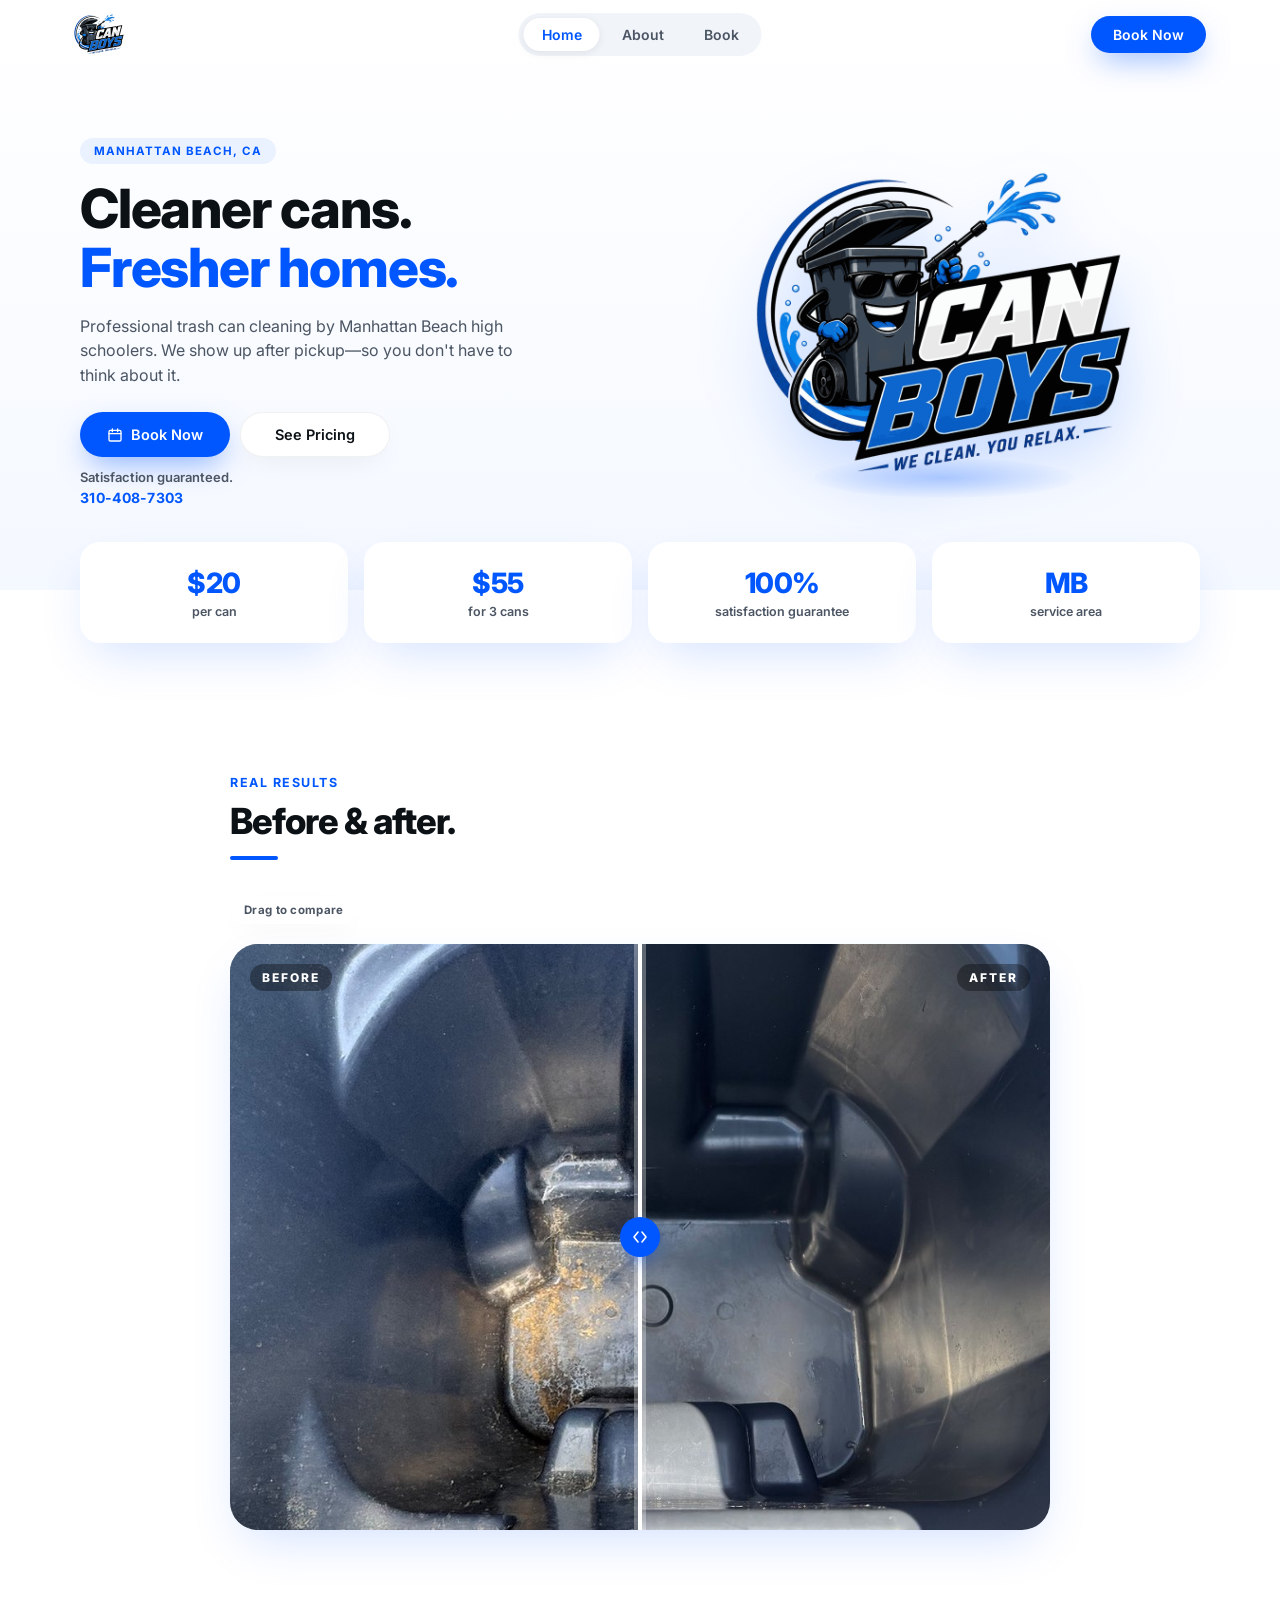
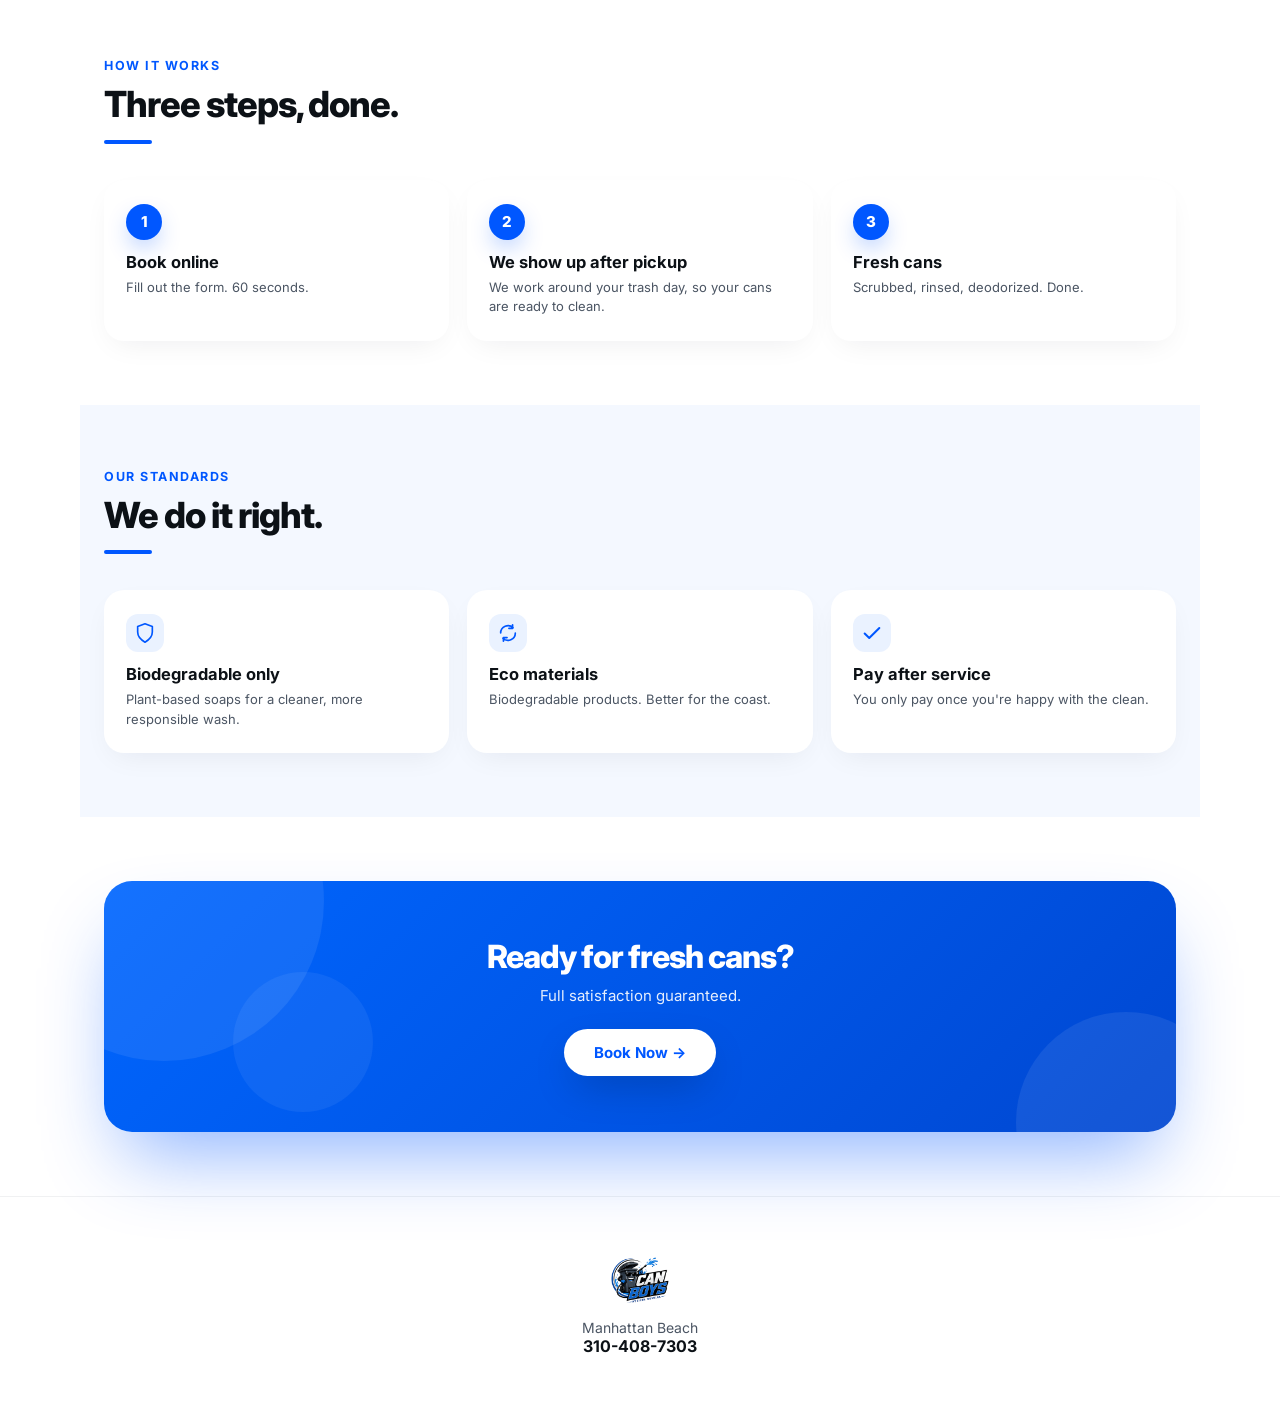
==== commit 725ca5ca: "Use real before/after can photos in the Home drag-to-compare section Replaced the before.svg/after.s" ====
--- a/index.html
+++ b/index.html
@@ -95,9 +95,9 @@
     <div class="compare-wrap reveal">
       <span class="drag-pill">Drag to compare</span>
       <div class="compare" id="compare">
-        <img src="assets/after.svg" alt="Clean trash can interior" class="compare-img compare-after" draggable="false">
+        <img src="assets/after.jpg" alt="Clean trash can interior" class="compare-img compare-after" draggable="false">
         <div class="compare-before-wrap" id="compareBeforeWrap">
-          <img src="assets/before.svg" alt="Dirty trash can interior" class="compare-img compare-before" draggable="false">
+          <img src="assets/before.jpg" alt="Dirty trash can interior" class="compare-img compare-before" draggable="false">
         </div>
         <span class="compare-tag compare-tag-before">BEFORE</span>
         <span class="compare-tag compare-tag-after">AFTER</span>
